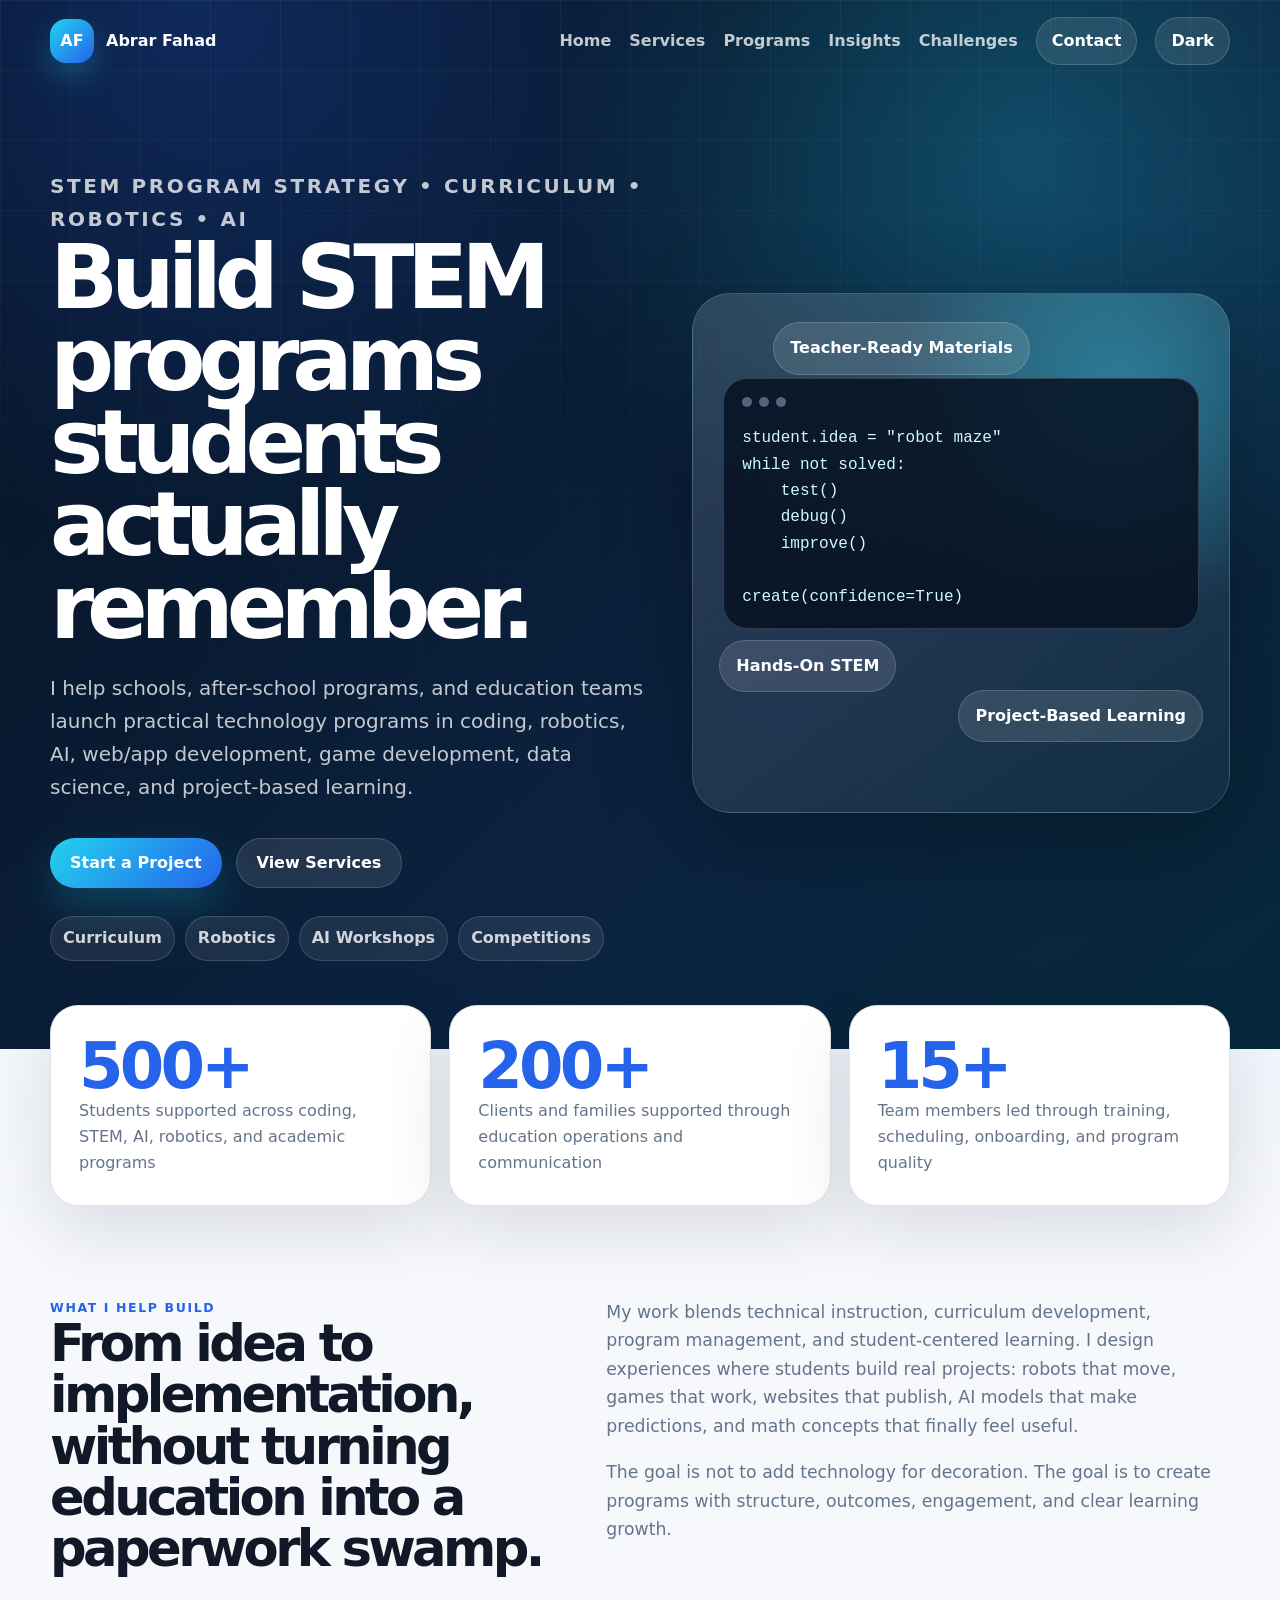
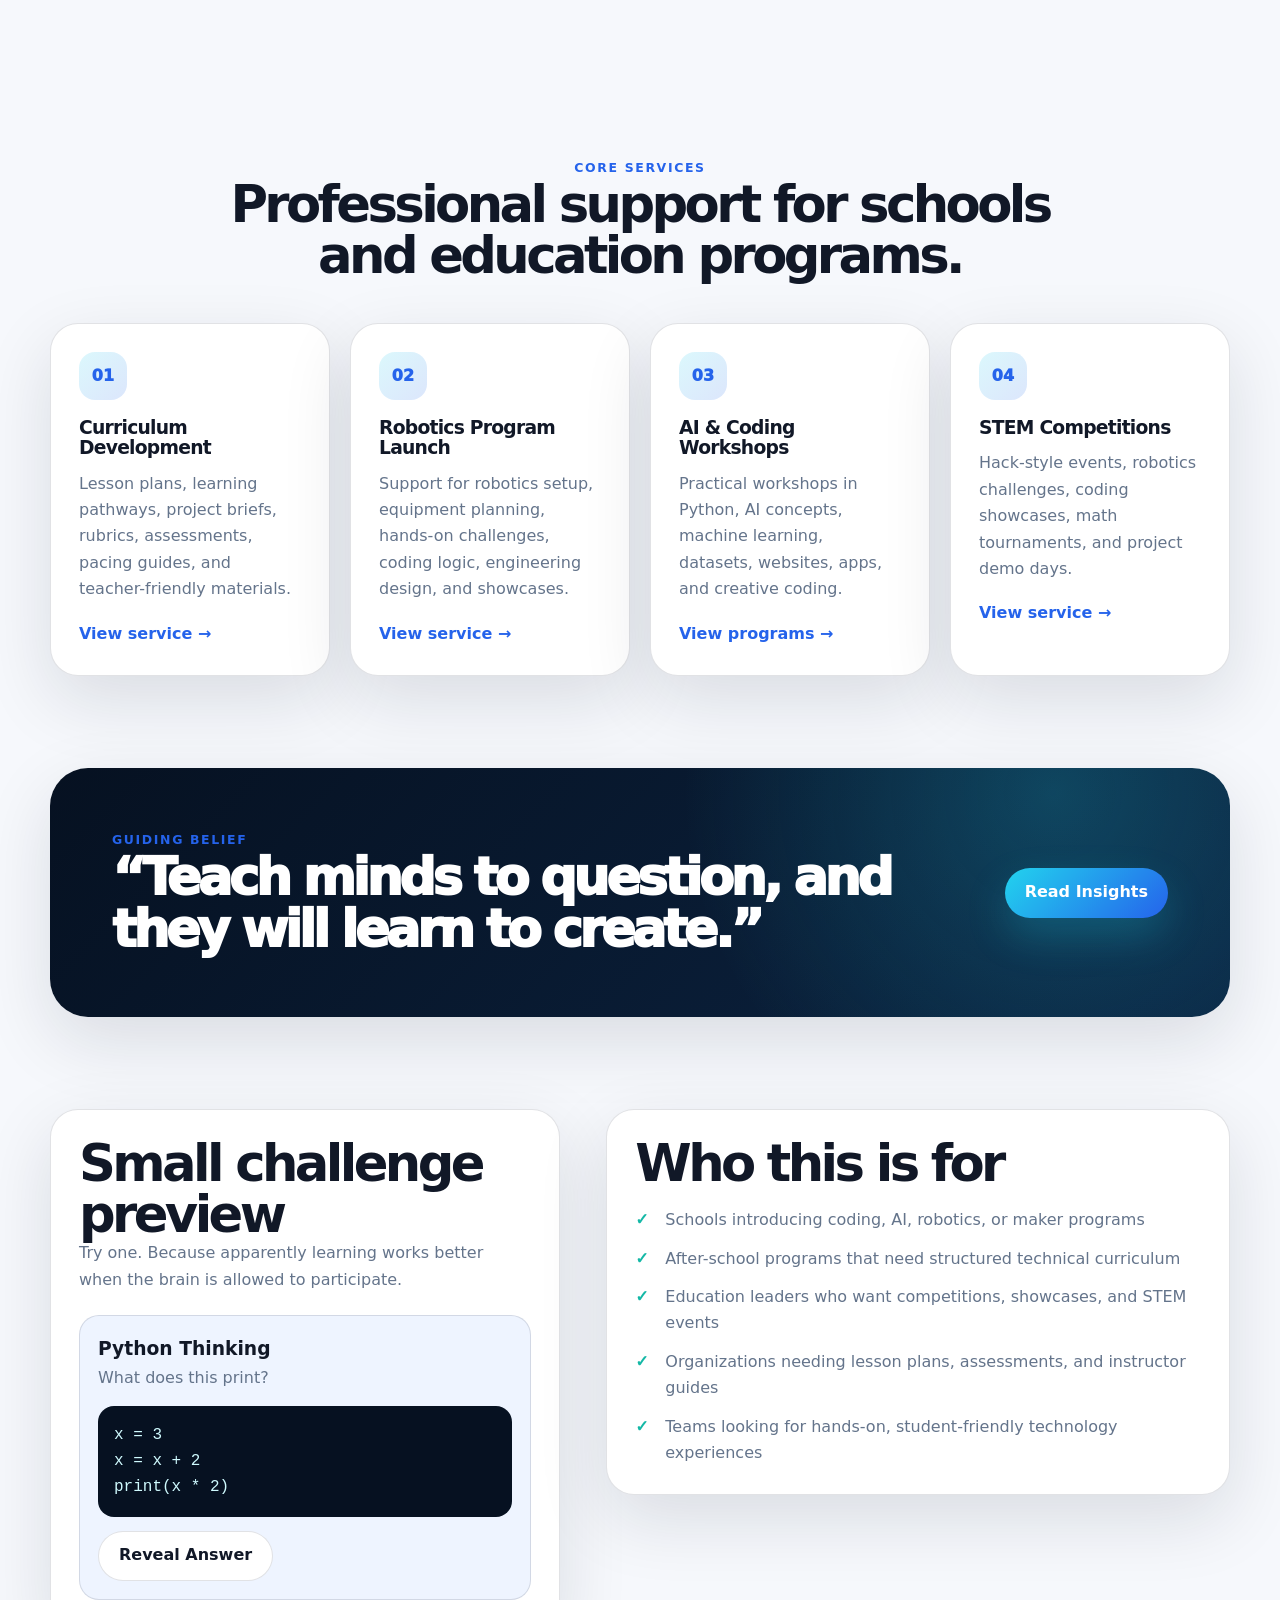
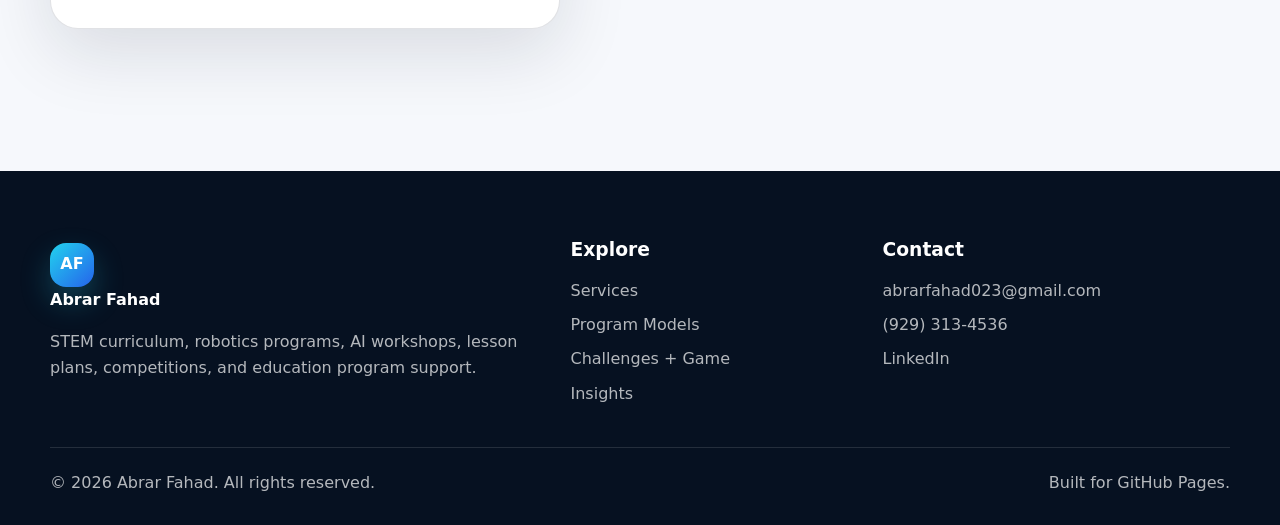
==== index.html @ ebb80596 "Add files via upload" ====
<!DOCTYPE html>
<html lang="en">
<head>
  
<meta charset="UTF-8" />
<meta name="viewport" content="width=device-width, initial-scale=1.0" />
<meta name="description" content="Professional STEM, coding, AI, robotics, curriculum development, and education program services by Abrar Fahad." />
<link rel="stylesheet" href="styles.css" />
<script defer src="main.js"></script>

  
  <title>Abrar Fahad | STEM, AI & Robotics Education Services</title>
</head>
<body>

<header class="hero-shell">
  
<nav class="nav">
  <a class="brand" href="index.html"><span>AF</span><strong>Abrar Fahad</strong></a>
  <button class="menu" id="menuBtn" aria-label="Open menu"><i></i><i></i><i></i></button>
  <div class="links" id="navLinks">
    <a href="index.html">Home</a>
    <a href="services.html">Services</a>
    <a href="programs.html">Programs</a>
    <a href="resources.html">Insights</a>
    <a href="challenges.html">Challenges</a>
    <a class="pill" href="contact.html">Contact</a>
    <button id="themeBtn" class="theme" type="button">Dark</button>
  </div>
</nav>

  <section class="hero">
    <div class="hero-text reveal">
      <p class="eyebrow">STEM Program Strategy • Curriculum • Robotics • AI</p>
      <h1>Build STEM programs students actually remember.</h1>
      <p>I help schools, after-school programs, and education teams launch practical technology programs in coding, robotics, AI, web/app development, game development, data science, and project-based learning.</p>
      <div class="actions">
        <a class="btn primary" href="contact.html">Start a Project</a>
        <a class="btn secondary" href="services.html">View Services</a>
      </div>
      <div class="badges"><span>Curriculum</span><span>Robotics</span><span>AI Workshops</span><span>Competitions</span></div>
    </div>
    <div class="hero-card reveal">
      <div class="code-window">
        <div class="dots"><b></b><b></b><b></b></div>
        <pre><code>student.idea = "robot maze"
while not solved:
    test()
    debug()
    improve()

create(confidence=True)</code></pre>
      </div>
      <div class="float one">Hands-On STEM</div>
      <div class="float two">Project-Based Learning</div>
      <div class="float three">Teacher-Ready Materials</div>
    </div>
  </section>
</header>

<main>
  <section class="metrics">
    <div class="metric reveal"><strong data-count="500">0</strong><span>Students supported across coding, STEM, AI, robotics, and academic programs</span></div>
    <div class="metric reveal"><strong data-count="200">0</strong><span>Clients and families supported through education operations and communication</span></div>
    <div class="metric reveal"><strong data-count="15">0</strong><span>Team members led through training, scheduling, onboarding, and program quality</span></div>
  </section>

  <section class="section split">
    <div class="section-head reveal">
      <p class="label">What I help build</p>
      <h2>From idea to implementation, without turning education into a paperwork swamp.</h2>
    </div>
    <div class="copy reveal">
      <p>My work blends technical instruction, curriculum development, program management, and student-centered learning. I design experiences where students build real projects: robots that move, games that work, websites that publish, AI models that make predictions, and math concepts that finally feel useful.</p>
      <p>The goal is not to add technology for decoration. The goal is to create programs with structure, outcomes, engagement, and clear learning growth.</p>
    </div>
  </section>

  <section class="section">
    <div class="section-head center reveal">
      <p class="label">Core services</p>
      <h2>Professional support for schools and education programs.</h2>
    </div>
    <div class="card-grid four">
      <article class="card reveal"><span class="num">01</span><h3>Curriculum Development</h3><p>Lesson plans, learning pathways, project briefs, rubrics, assessments, pacing guides, and teacher-friendly materials.</p><a href="services.html#curriculum">View service →</a></article>
      <article class="card reveal"><span class="num">02</span><h3>Robotics Program Launch</h3><p>Support for robotics setup, equipment planning, hands-on challenges, coding logic, engineering design, and showcases.</p><a href="services.html#robotics">View service →</a></article>
      <article class="card reveal"><span class="num">03</span><h3>AI & Coding Workshops</h3><p>Practical workshops in Python, AI concepts, machine learning, datasets, websites, apps, and creative coding.</p><a href="programs.html">View programs →</a></article>
      <article class="card reveal"><span class="num">04</span><h3>STEM Competitions</h3><p>Hack-style events, robotics challenges, coding showcases, math tournaments, and project demo days.</p><a href="services.html#competitions">View service →</a></article>
    </div>
  </section>

  <section class="quote reveal">
    <div>
      <p class="label">Guiding belief</p>
      <blockquote>“Teach minds to question, and they will learn to create.”</blockquote>
    </div>
    <a class="btn primary" href="resources.html">Read Insights</a>
  </section>

  <section class="section split">
    <div class="panel reveal">
      <h2>Small challenge preview</h2>
      <p>Try one. Because apparently learning works better when the brain is allowed to participate.</p>
      <div class="mini-challenge">
        <h3>Python Thinking</h3>
        <p>What does this print?</p>
        <pre><code>x = 3
x = x + 2
print(x * 2)</code></pre>
        <button class="btn secondary" id="previewAnswerBtn">Reveal Answer</button>
        <p id="previewAnswer" class="hidden-answer">It prints <strong>10</strong>.</p>
      </div>
    </div>
    <div class="panel reveal">
      <h2>Who this is for</h2>
      <ul class="check">
        <li>Schools introducing coding, AI, robotics, or maker programs</li>
        <li>After-school programs that need structured technical curriculum</li>
        <li>Education leaders who want competitions, showcases, and STEM events</li>
        <li>Organizations needing lesson plans, assessments, and instructor guides</li>
        <li>Teams looking for hands-on, student-friendly technology experiences</li>
      </ul>
    </div>
  </section>
</main>

<footer class="footer">
  <div class="footer-grid">
    <div>
      <a class="footer-brand" href="index.html"><span>AF</span><strong>Abrar Fahad</strong></a>
      <p>STEM curriculum, robotics programs, AI workshops, lesson plans, competitions, and education program support.</p>
    </div>
    <div>
      <h3>Explore</h3>
      <a href="services.html">Services</a>
      <a href="programs.html">Program Models</a>
      <a href="challenges.html">Challenges + Game</a>
      <a href="resources.html">Insights</a>
    </div>
    <div>
      <h3>Contact</h3>
      <a href="mailto:abrarfahad023@gmail.com">abrarfahad023@gmail.com</a>
      <a href="tel:+19293134536">(929) 313-4536</a>
      <a href="https://linkedin.com/in/abrar-fahad029/" target="_blank" rel="noreferrer">LinkedIn</a>
    </div>
  </div>
  <div class="footer-bottom">
    <p>© <span id="year"></span> Abrar Fahad. All rights reserved.</p>
    <p>Built for GitHub Pages.</p>
  </div>
</footer>


</body>
</html>
---- styles.css ----
:root{--bg:#f6f8fc;--card:#fff;--card2:#eef4ff;--text:#111827;--muted:#64748b;--line:rgba(15,23,42,.12);--blue:#2563eb;--cyan:#22d3ee;--teal:#14b8a6;--dark:#061121;--shadow:0 24px 70px rgba(15,23,42,.12);--r:28px}
body.dark{--bg:#07101f;--card:#101c30;--card2:#13243d;--text:#f8fafc;--muted:#a6b4c8;--line:rgba(255,255,255,.12);--shadow:0 24px 70px rgba(0,0,0,.30)}
*{box-sizing:border-box;margin:0;padding:0}html{scroll-behavior:smooth}body{font-family:Inter,ui-sans-serif,system-ui,-apple-system,BlinkMacSystemFont,"Segoe UI",sans-serif;background:radial-gradient(circle at 10% 0,rgba(34,211,238,.10),transparent 32%),radial-gradient(circle at 90% 0,rgba(37,99,235,.13),transparent 32%),var(--bg);color:var(--text);line-height:1.65}a{color:inherit;text-decoration:none}button,input,textarea,select{font:inherit}button{cursor:pointer}
.hero-shell,.inner{background:radial-gradient(circle at 80% 15%,rgba(34,211,238,.25),transparent 35%),radial-gradient(circle at 15% 0,rgba(37,99,235,.28),transparent 36%),linear-gradient(135deg,#061121,#0b2341 65%,#06283a);color:#fff;position:relative}.hero-shell:before,.inner:before{content:"";position:absolute;inset:0;background-image:linear-gradient(rgba(255,255,255,.045) 1px,transparent 1px),linear-gradient(90deg,rgba(255,255,255,.045) 1px,transparent 1px);background-size:70px 70px;mask-image:linear-gradient(to bottom,#000,transparent 80%)}
.nav{position:relative;z-index:3;width:min(1180px,calc(100% - 44px));min-height:82px;margin:0 auto;display:flex;align-items:center;justify-content:space-between;gap:20px}.brand,.footer-brand{display:inline-flex;align-items:center;gap:12px;font-weight:900}.brand span,.footer-brand span{width:44px;height:44px;border-radius:16px;display:grid;place-items:center;background:linear-gradient(135deg,var(--cyan),var(--blue));color:#fff;box-shadow:0 14px 30px rgba(34,211,238,.25)}.links{display:flex;align-items:center;gap:18px;color:rgba(255,255,255,.75);font-weight:750}.links a:hover{color:#fff}.pill,.theme{border:1px solid rgba(255,255,255,.16);background:rgba(255,255,255,.10);border-radius:999px;color:#fff;padding:10px 15px;font-weight:850}.menu{display:none;width:44px;height:44px;border:1px solid rgba(255,255,255,.18);border-radius:14px;background:rgba(255,255,255,.10);flex-direction:column;justify-content:center;gap:5px}.menu i{display:block;width:18px;height:2px;background:#fff;border-radius:99px;margin:0 auto}
.hero{position:relative;z-index:2;width:min(1180px,calc(100% - 44px));min-height:calc(100vh - 82px);margin:0 auto;display:grid;grid-template-columns:1.05fr .95fr;align-items:center;gap:48px;padding:64px 0 88px}.eyebrow,.label{font-size:.78rem;text-transform:uppercase;letter-spacing:.13em;font-weight:900;color:#bdf7ff}.label{color:var(--blue)}.hero h1,.page-title h1{font-size:clamp(3rem,7vw,6.7rem);line-height:.92;letter-spacing:-.08em;max-width:960px}.hero p,.page-title p{font-size:clamp(1.05rem,1.8vw,1.25rem);color:rgba(255,255,255,.76);max-width:760px;margin-top:24px}.actions{display:flex;flex-wrap:wrap;gap:14px;margin-top:34px}.btn{display:inline-flex;align-items:center;justify-content:center;min-height:50px;border-radius:999px;padding:0 20px;font-weight:900;border:1px solid var(--line);transition:.2s}.btn:hover{transform:translateY(-2px)}.primary{background:linear-gradient(135deg,var(--cyan),var(--blue));border:0;color:#fff;box-shadow:0 18px 40px rgba(34,211,238,.22)}.secondary{background:var(--card);color:var(--text)}.hero-shell .secondary{background:rgba(255,255,255,.10);border-color:rgba(255,255,255,.16);color:#fff}
.badges{display:flex;flex-wrap:wrap;gap:10px;margin-top:28px}.badges span,.tag{border:1px solid rgba(255,255,255,.15);background:rgba(255,255,255,.08);border-radius:999px;padding:8px 12px;color:rgba(255,255,255,.8);font-weight:750}.hero-card{position:relative;min-height:520px;border:1px solid rgba(255,255,255,.16);border-radius:38px;background:linear-gradient(145deg,rgba(255,255,255,.14),rgba(255,255,255,.04)),radial-gradient(circle at 80% 20%,rgba(34,211,238,.36),transparent 38%);box-shadow:0 28px 90px rgba(0,0,0,.30);padding:30px;overflow:hidden}.code-window{border:1px solid rgba(255,255,255,.16);border-radius:24px;background:rgba(6,17,33,.84);padding:18px;margin-top:54px;position:relative;z-index:2}.dots{display:flex;gap:7px;margin-bottom:18px}.dots b{width:10px;height:10px;border-radius:50%;background:#53657e}pre{white-space:pre-wrap;overflow:auto}code{font-family:Consolas,"SFMono-Regular",monospace;color:#cffafe}.float{position:absolute;border:1px solid rgba(255,255,255,.16);background:rgba(255,255,255,.12);border-radius:999px;padding:12px 16px;font-weight:900;backdrop-filter:blur(12px)}.one{bottom:120px;left:26px}.two{right:26px;bottom:70px}.three{top:28px;left:80px}
.section,.metrics,.quote{width:min(1180px,calc(100% - 44px));margin:0 auto}.section{padding:92px 0}.metrics{display:grid;grid-template-columns:repeat(3,1fr);gap:18px;margin-top:-44px;position:relative;z-index:4}.metric,.card,.detail,.program,.insight,.panel,.step,.quiz,.contact-form,.faq-grid details{background:var(--card);border:1px solid var(--line);border-radius:var(--r);box-shadow:var(--shadow)}.metric{padding:28px}.metric strong{display:block;color:var(--blue);font-size:clamp(2.4rem,5vw,4rem);line-height:1;letter-spacing:-.06em}.metric span,.copy,.card p,.detail p,.program p,.insight p,.panel p,.step p,.small,.faq-grid p{color:var(--muted)}
.split{display:grid;grid-template-columns:.9fr 1.1fr;gap:46px;align-items:start}.section-head h2,.panel h2,.quote-wall h2,.game h2,.quiz h2{font-size:clamp(2rem,4vw,4rem);line-height:1;letter-spacing:-.07em}.center{text-align:center;max-width:850px;margin:0 auto 42px}.copy{font-size:1.08rem}.copy p+p{margin-top:18px}
.card-grid{display:grid;gap:20px}.four{grid-template-columns:repeat(4,1fr)}.three{grid-template-columns:repeat(3,1fr)}.two{grid-template-columns:repeat(2,1fr)}.card,.detail,.program,.insight,.panel{padding:28px}.num{display:inline-grid;place-items:center;width:48px;height:48px;border-radius:16px;background:linear-gradient(135deg,rgba(34,211,238,.16),rgba(37,99,235,.16));color:var(--blue);font-weight:950;margin-bottom:18px}.card h3,.detail h2,.program h2,.insight h2,.insight h3{line-height:1.08;letter-spacing:-.04em;margin-bottom:12px}.card a{display:inline-block;margin-top:18px;color:var(--blue);font-weight:900}.detail h3{margin-top:22px}.check{list-style:none;display:grid;gap:12px;margin-top:18px}.check li{position:relative;padding-left:30px;color:var(--muted)}.check li:before{content:"✓";position:absolute;left:0;color:var(--teal);font-weight:950}
.quote{border-radius:38px;background:radial-gradient(circle at 85% 10%,rgba(34,211,238,.22),transparent 36%),linear-gradient(135deg,#061121,#0b2341);padding:clamp(34px,5vw,62px);color:#fff;display:flex;justify-content:space-between;gap:28px;align-items:center;box-shadow:var(--shadow)}.quote blockquote{font-size:clamp(2rem,4vw,4rem);line-height:1.02;letter-spacing:-.07em;font-weight:950;max-width:820px}.mini-challenge{background:var(--card2);border:1px solid var(--line);border-radius:20px;padding:18px;margin-top:22px}.mini-challenge pre,.challenge-card pre{background:#061121;border-radius:16px;padding:16px;margin:14px 0}.hidden-answer{display:none;margin-top:14px}.show-answer{display:block}
.inner{min-height:520px}.page-title{position:relative;z-index:2;width:min(1180px,calc(100% - 44px));margin:0 auto;padding:88px 0 112px}.timeline{display:grid;grid-template-columns:repeat(4,1fr);gap:18px}.step{padding:24px}.step span{display:inline-grid;place-items:center;width:38px;height:38px;background:var(--blue);color:#fff;border-radius:14px;font-weight:950;margin-bottom:14px}.tag{display:inline-flex;color:var(--blue);background:rgba(37,99,235,.10);border-color:transparent;margin-bottom:18px}.program{min-height:375px}.program dl{display:grid;gap:12px;margin-top:24px}.program dl div{display:grid;grid-template-columns:90px 1fr;gap:14px;border-top:1px solid var(--line);padding-top:12px}.program dt{color:var(--muted);font-weight:850}.program dd{font-weight:850}.table-wrap{overflow:auto;background:var(--card);border:1px solid var(--line);border-radius:var(--r);box-shadow:var(--shadow)}table{width:100%;border-collapse:collapse}th,td{text-align:left;padding:18px;border-bottom:1px solid var(--line)}th{background:var(--card2);color:var(--blue)}
.insight.large{grid-column:span 2}.insight.large h2{font-size:clamp(2.2rem,5vw,4.8rem)}.quote-wall{background:var(--card);border:1px solid var(--line);border-radius:38px;box-shadow:var(--shadow);padding:clamp(30px,5vw,56px)}.quote-list{display:grid;grid-template-columns:repeat(2,1fr);gap:18px;margin-top:28px}.quote-list blockquote{border-left:4px solid var(--blue);background:var(--card2);border-radius:0 18px 18px 0;padding:20px;font-weight:800}
.filters{display:flex;flex-wrap:wrap;justify-content:center;gap:10px;margin-bottom:30px}.filter{border:1px solid var(--line);background:var(--card);color:var(--muted);border-radius:999px;padding:10px 15px;font-weight:900}.filter.active{background:linear-gradient(135deg,var(--cyan),var(--blue));border-color:transparent;color:#fff}.challenge-grid{display:grid;grid-template-columns:repeat(3,1fr);gap:20px}.challenge-card{background:var(--card);border:1px solid var(--line);border-radius:var(--r);box-shadow:var(--shadow);padding:26px}.challenge-answer{display:none;border-top:1px solid var(--line);margin-top:14px;padding-top:14px;color:var(--text)!important}.challenge-answer.open{display:block}.game{background:var(--card);border:1px solid var(--line);border-radius:38px;box-shadow:var(--shadow);padding:clamp(30px,5vw,58px);display:grid;grid-template-columns:.8fr 1.2fr;gap:36px}.game-box{background:var(--card2);border:1px solid var(--line);border-radius:var(--r);padding:24px}.word{display:flex;gap:8px;flex-wrap:wrap;font-size:clamp(1.9rem,4vw,3.3rem);font-weight:950;letter-spacing:.08em;margin:18px 0}.letters{display:grid;grid-template-columns:repeat(9,1fr);gap:8px;margin:20px 0}.letters button,.quiz button{border:1px solid var(--line);border-radius:12px;background:var(--card);color:var(--text);min-height:42px;font-weight:900}.letters button:disabled{opacity:.45}.quiz{max-width:800px;margin:0 auto;padding:30px;display:grid;gap:12px}.quiz button{text-align:left;padding:15px}.quiz .correct{border-color:#16a34a;background:rgba(22,163,74,.12)}.quiz .wrong{border-color:#ef4444;background:rgba(239,68,68,.10)}
.contact-grid{display:grid;grid-template-columns:.9fr 1.1fr;gap:24px}.contact-links{display:grid;gap:12px;margin-top:24px}.contact-links a{display:grid;gap:4px;background:var(--card2);border:1px solid var(--line);border-radius:18px;padding:16px}.contact-links span{color:var(--muted);font-size:.88rem}.contact-form{padding:30px;display:grid;gap:16px}.contact-form label{display:grid;gap:8px;font-weight:850}.contact-form input,.contact-form textarea,.contact-form select{width:100%;border:1px solid var(--line);background:var(--card2);color:var(--text);border-radius:18px;padding:14px;outline:0}.contact-form textarea{min-height:150px;resize:vertical}.faq-grid{display:grid;grid-template-columns:repeat(2,1fr);gap:18px}.faq-grid details{padding:24px}.faq-grid summary{font-weight:950;cursor:pointer}.faq-grid p{margin-top:12px}
.footer{background:#061121;color:rgba(255,255,255,.70);padding:64px 0 28px;margin-top:50px}.footer-grid,.footer-bottom{width:min(1180px,calc(100% - 44px));margin:0 auto}.footer-grid{display:grid;grid-template-columns:1.4fr .8fr 1fr;gap:34px}.footer h3{color:#fff;margin-bottom:12px}.footer a{display:block;margin-top:8px}.footer-brand{color:#fff;margin-bottom:16px}.footer-bottom{border-top:1px solid rgba(255,255,255,.12);margin-top:40px;padding-top:22px;display:flex;justify-content:space-between;gap:20px;flex-wrap:wrap}
.reveal{opacity:0;transform:translateY(18px);transition:opacity .7s ease,transform .7s ease}.reveal.visible{opacity:1;transform:translateY(0)}
@media(max-width:1020px){.menu{display:flex}.links{position:absolute;top:82px;left:0;right:0;display:none;flex-direction:column;align-items:stretch;background:rgba(6,17,33,.97);border:1px solid rgba(255,255,255,.16);border-radius:24px;padding:18px;box-shadow:var(--shadow)}.links.open{display:flex}.hero,.split,.game,.contact-grid{grid-template-columns:1fr}.hero-card{min-height:430px}.metrics,.four,.three,.two,.timeline,.challenge-grid,.faq-grid,.footer-grid{grid-template-columns:repeat(2,1fr)}.insight.large{grid-column:span 1}}
@media(max-width:680px){.nav,.hero,.section,.metrics,.quote,.page-title,.footer-grid,.footer-bottom{width:min(100% - 28px,1180px)}.hero h1,.page-title h1{font-size:clamp(2.8rem,16vw,4.4rem)}.metrics,.four,.three,.two,.timeline,.challenge-grid,.faq-grid,.footer-grid,.quote-list{grid-template-columns:1fr}.quote{flex-direction:column;align-items:flex-start}.letters{grid-template-columns:repeat(6,1fr)}.hero-card{min-height:380px}.float{position:static;display:inline-block;margin:12px 8px 0 0}}
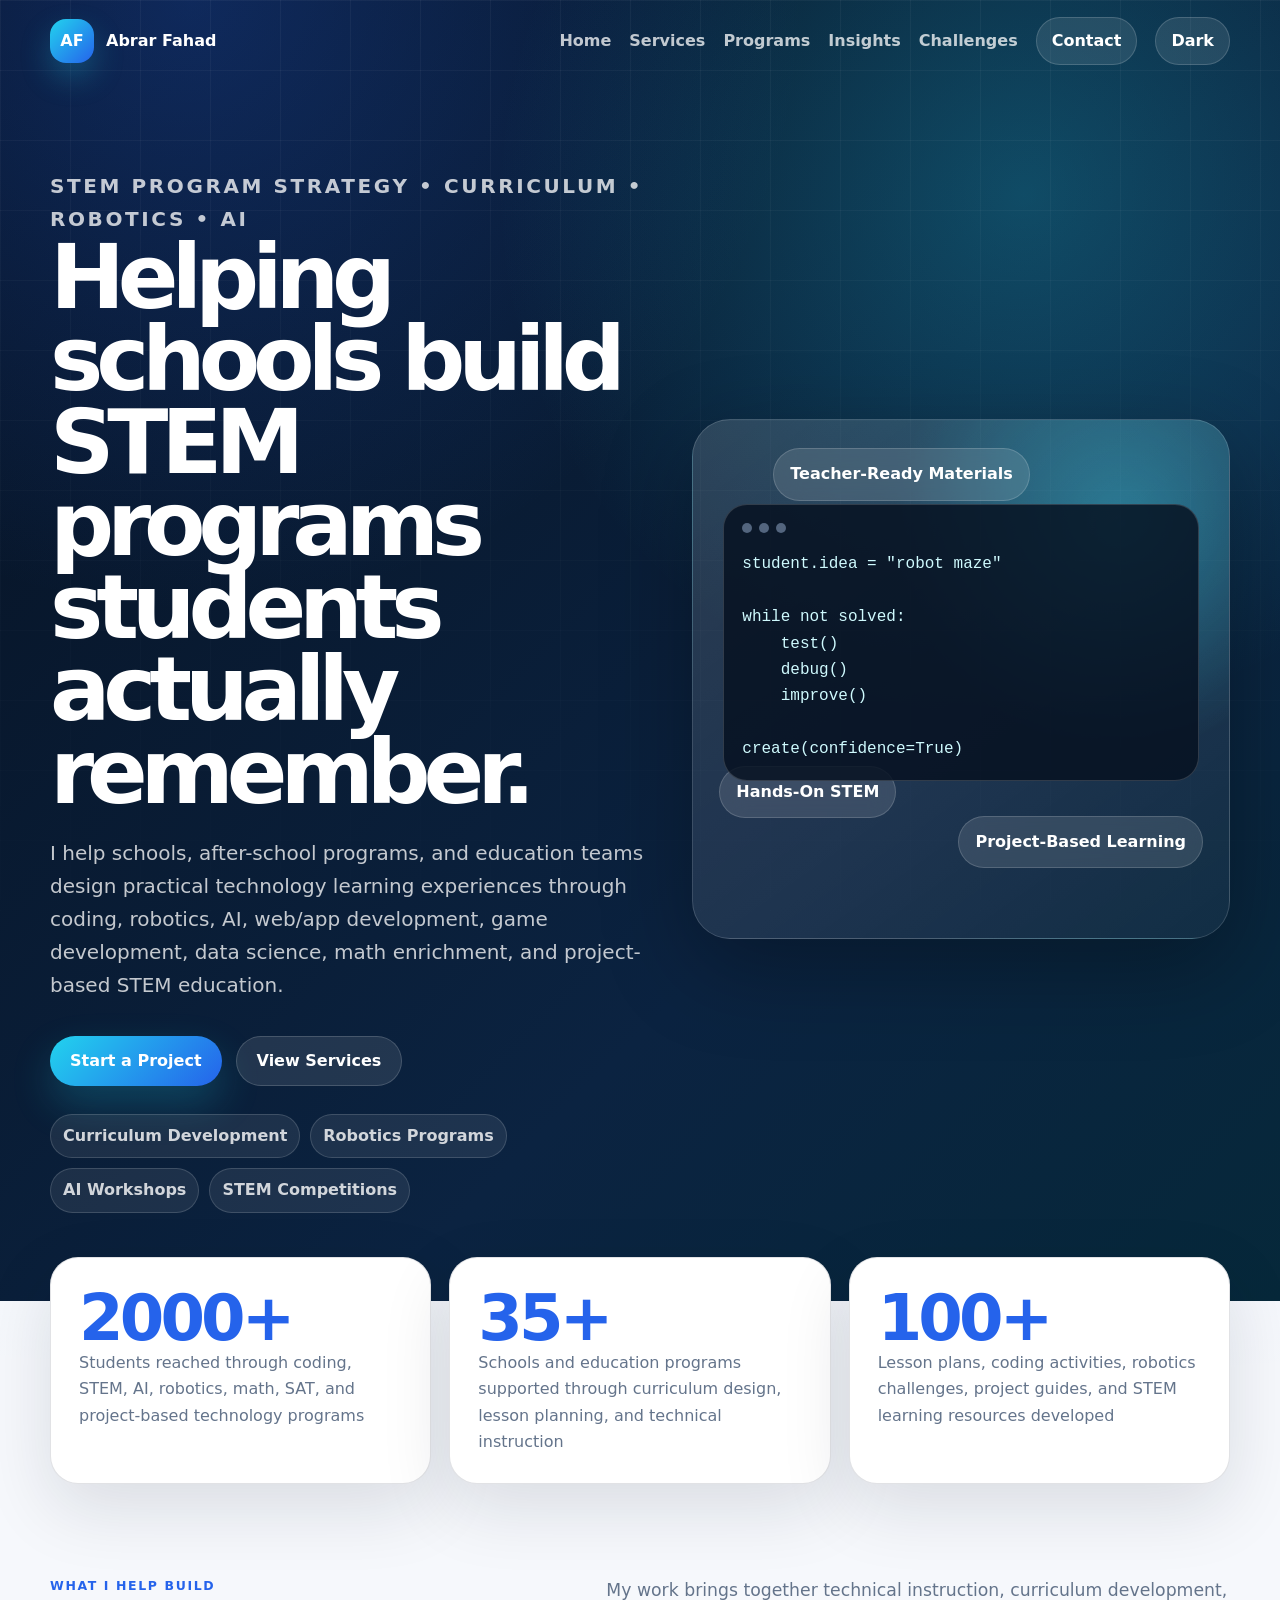
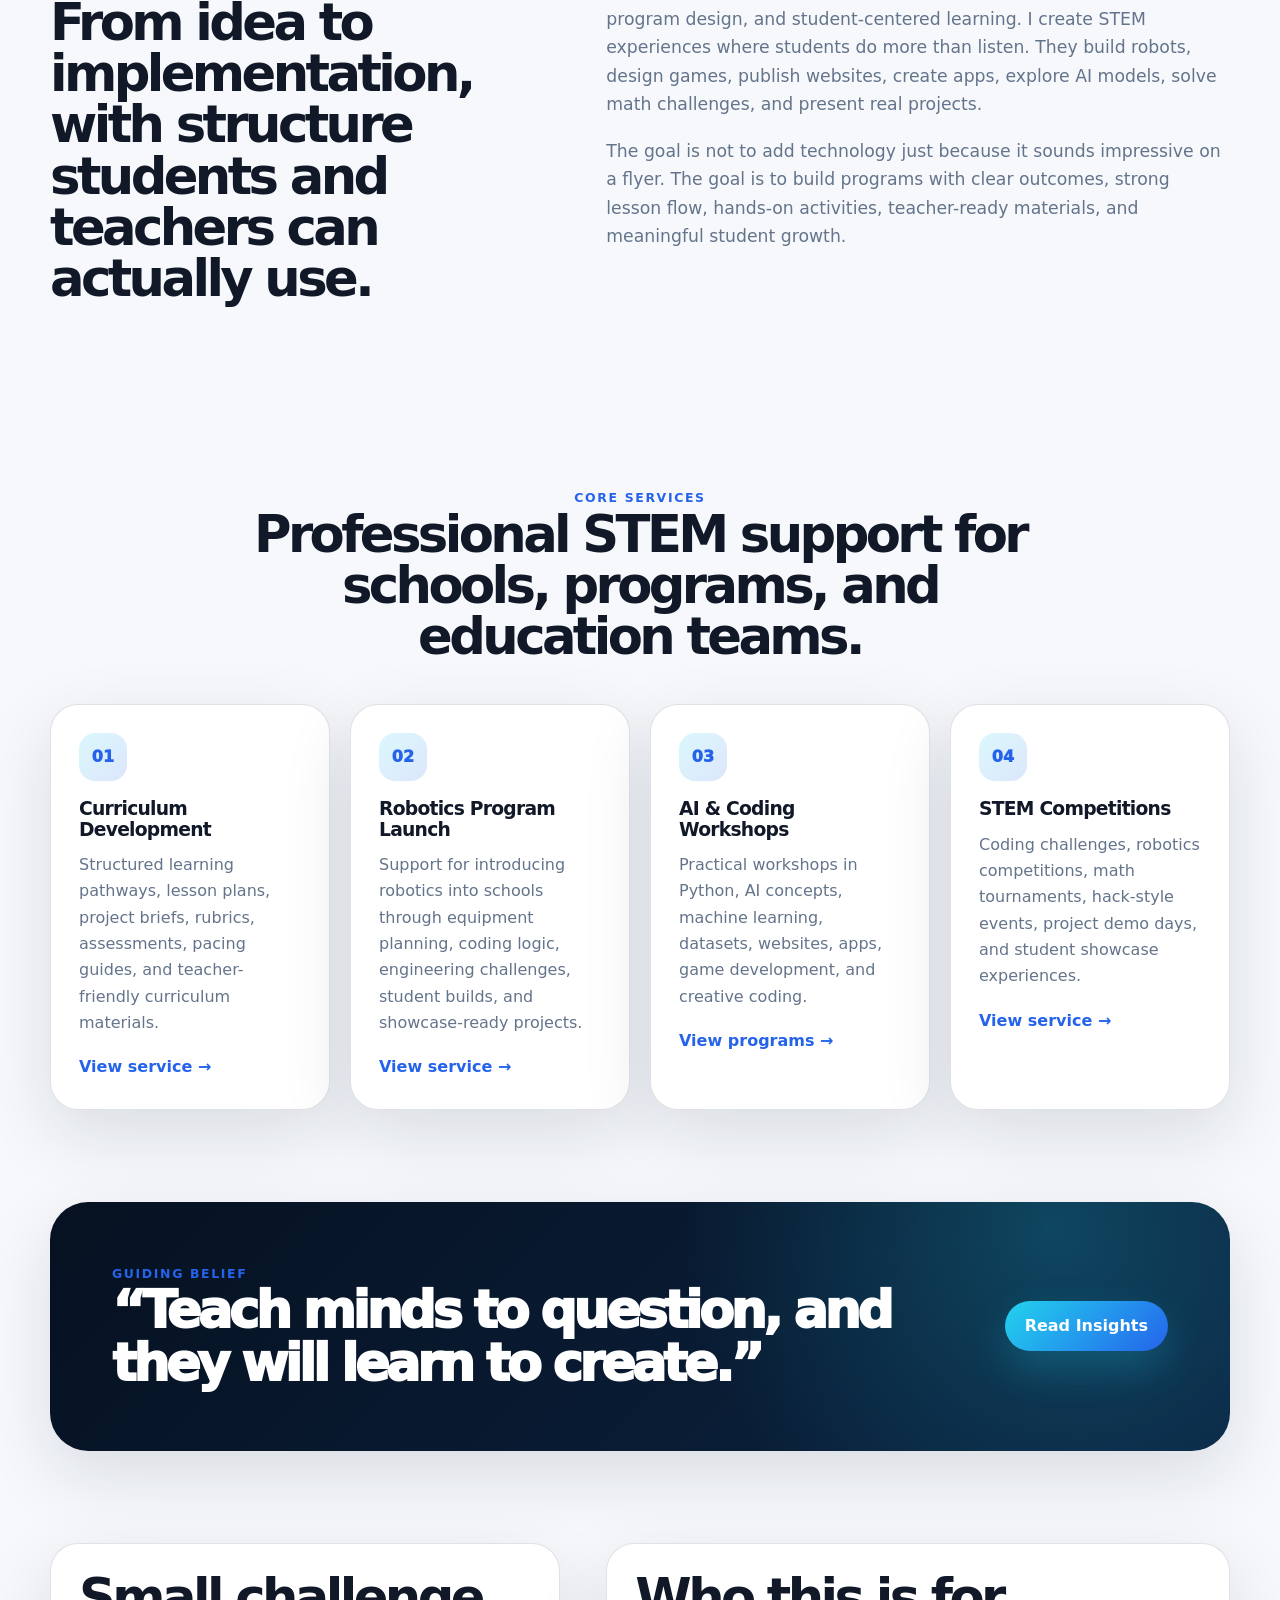
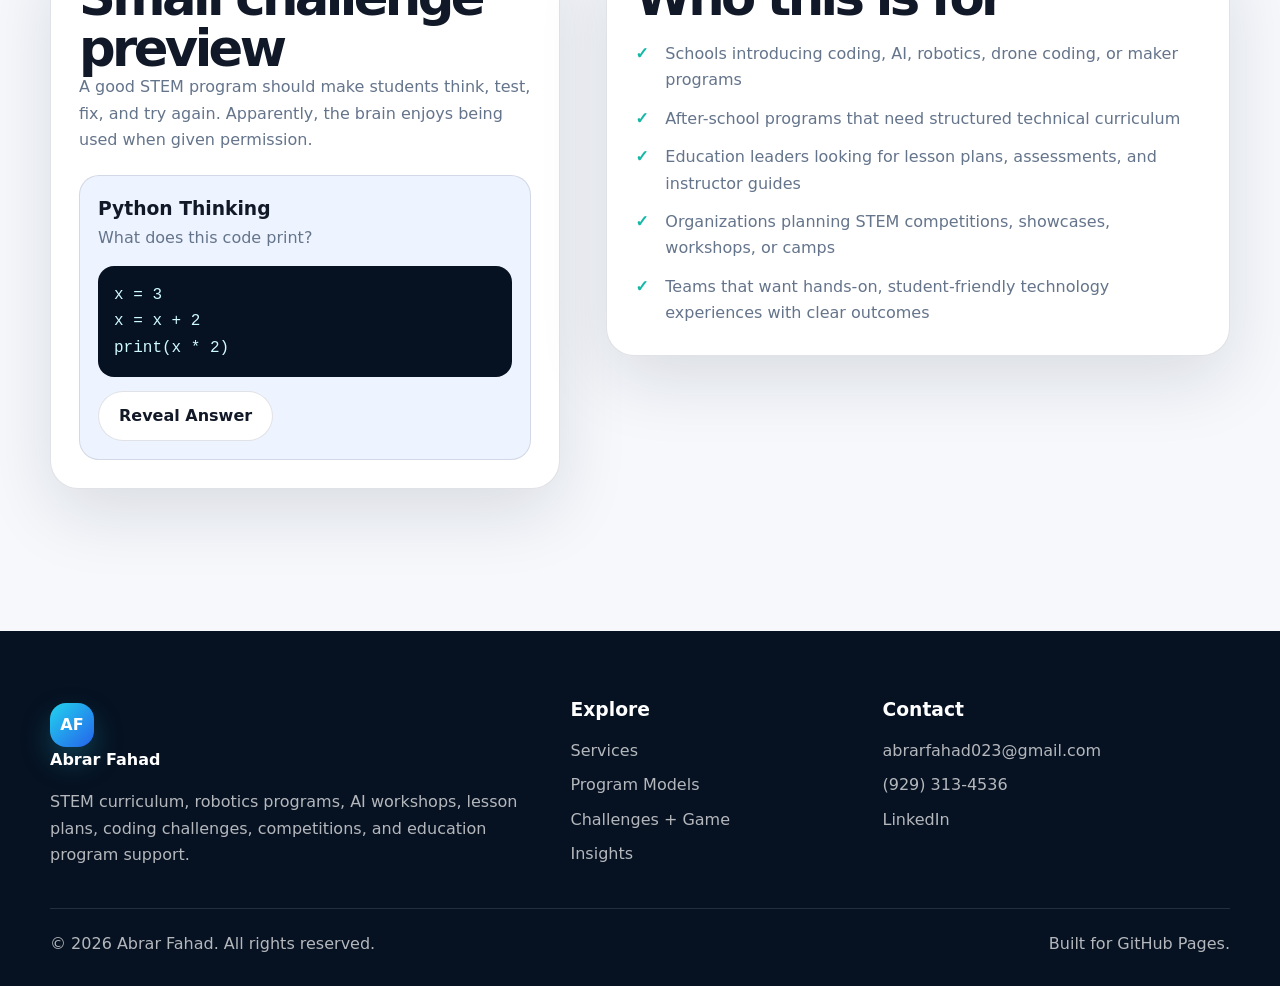
==== commit bea63d69: "index.html" ====
--- a/index.html
+++ b/index.html
@@ -1,155 +1,270 @@
 <!DOCTYPE html>
 <html lang="en">
 <head>
-  
-<meta charset="UTF-8" />
-<meta name="viewport" content="width=device-width, initial-scale=1.0" />
-<meta name="description" content="Professional STEM, coding, AI, robotics, curriculum development, and education program services by Abrar Fahad." />
-<link rel="stylesheet" href="styles.css" />
-<script defer src="main.js"></script>
-
-  
-  <title>Abrar Fahad | STEM, AI & Robotics Education Services</title>
+  <meta charset="UTF-8" />
+  <meta name="viewport" content="width=device-width, initial-scale=1.0" />
+
+  <meta
+    name="description"
+    content="Professional STEM, coding, AI, robotics, curriculum development, lesson planning, competition hosting, and education program services by Abrar Fahad."
+  />
+
+  <link rel="stylesheet" href="styles.css" />
+  <script defer src="main.js"></script>
+
+  <title>Abrar Fahad | STEM, AI, Robotics & Curriculum Development Services</title>
 </head>
+
 <body>
-
-<header class="hero-shell">
-  
-<nav class="nav">
-  <a class="brand" href="index.html"><span>AF</span><strong>Abrar Fahad</strong></a>
-  <button class="menu" id="menuBtn" aria-label="Open menu"><i></i><i></i><i></i></button>
-  <div class="links" id="navLinks">
-    <a href="index.html">Home</a>
-    <a href="services.html">Services</a>
-    <a href="programs.html">Programs</a>
-    <a href="resources.html">Insights</a>
-    <a href="challenges.html">Challenges</a>
-    <a class="pill" href="contact.html">Contact</a>
-    <button id="themeBtn" class="theme" type="button">Dark</button>
-  </div>
-</nav>
-
-  <section class="hero">
-    <div class="hero-text reveal">
-      <p class="eyebrow">STEM Program Strategy • Curriculum • Robotics • AI</p>
-      <h1>Build STEM programs students actually remember.</h1>
-      <p>I help schools, after-school programs, and education teams launch practical technology programs in coding, robotics, AI, web/app development, game development, data science, and project-based learning.</p>
-      <div class="actions">
-        <a class="btn primary" href="contact.html">Start a Project</a>
-        <a class="btn secondary" href="services.html">View Services</a>
-      </div>
-      <div class="badges"><span>Curriculum</span><span>Robotics</span><span>AI Workshops</span><span>Competitions</span></div>
-    </div>
-    <div class="hero-card reveal">
-      <div class="code-window">
-        <div class="dots"><b></b><b></b><b></b></div>
-        <pre><code>student.idea = "robot maze"
+  <header class="hero-shell">
+    <nav class="nav" aria-label="Main navigation">
+      <a class="brand" href="index.html" aria-label="Abrar Fahad home">
+        <span>AF</span>
+        <strong>Abrar Fahad</strong>
+      </a>
+
+      <button class="menu" id="menuBtn" aria-label="Open menu" type="button">
+        <i></i>
+        <i></i>
+        <i></i>
+      </button>
+
+      <div class="links" id="navLinks">
+        <a href="index.html">Home</a>
+        <a href="services.html">Services</a>
+        <a href="programs.html">Programs</a>
+        <a href="resources.html">Insights</a>
+        <a href="challenges.html">Challenges</a>
+        <a class="pill" href="contact.html">Contact</a>
+        <button id="themeBtn" class="theme" type="button">Dark</button>
+      </div>
+    </nav>
+
+    <section class="hero">
+      <div class="hero-text reveal">
+        <p class="eyebrow">STEM Program Strategy • Curriculum • Robotics • AI</p>
+
+        <h1>Helping schools build STEM programs students actually remember.</h1>
+
+        <p>
+          I help schools, after-school programs, and education teams design practical technology learning experiences
+          through coding, robotics, AI, web/app development, game development, data science, math enrichment, and
+          project-based STEM education.
+        </p>
+
+        <div class="actions">
+          <a class="btn primary" href="contact.html">Start a Project</a>
+          <a class="btn secondary" href="services.html">View Services</a>
+        </div>
+
+        <div class="badges" aria-label="Core service areas">
+          <span>Curriculum Development</span>
+          <span>Robotics Programs</span>
+          <span>AI Workshops</span>
+          <span>STEM Competitions</span>
+        </div>
+      </div>
+
+      <div class="hero-card reveal" aria-label="Coding education visual">
+        <div class="code-window">
+          <div class="dots" aria-hidden="true">
+            <b></b>
+            <b></b>
+            <b></b>
+          </div>
+
+          <pre><code>student.idea = "robot maze"
+
 while not solved:
     test()
     debug()
     improve()
 
 create(confidence=True)</code></pre>
-      </div>
-      <div class="float one">Hands-On STEM</div>
-      <div class="float two">Project-Based Learning</div>
-      <div class="float three">Teacher-Ready Materials</div>
-    </div>
-  </section>
-</header>
-
-<main>
-  <section class="metrics">
-    <div class="metric reveal"><strong data-count="500">0</strong><span>Students supported across coding, STEM, AI, robotics, and academic programs</span></div>
-    <div class="metric reveal"><strong data-count="200">0</strong><span>Clients and families supported through education operations and communication</span></div>
-    <div class="metric reveal"><strong data-count="15">0</strong><span>Team members led through training, scheduling, onboarding, and program quality</span></div>
-  </section>
-
-  <section class="section split">
-    <div class="section-head reveal">
-      <p class="label">What I help build</p>
-      <h2>From idea to implementation, without turning education into a paperwork swamp.</h2>
-    </div>
-    <div class="copy reveal">
-      <p>My work blends technical instruction, curriculum development, program management, and student-centered learning. I design experiences where students build real projects: robots that move, games that work, websites that publish, AI models that make predictions, and math concepts that finally feel useful.</p>
-      <p>The goal is not to add technology for decoration. The goal is to create programs with structure, outcomes, engagement, and clear learning growth.</p>
-    </div>
-  </section>
-
-  <section class="section">
-    <div class="section-head center reveal">
-      <p class="label">Core services</p>
-      <h2>Professional support for schools and education programs.</h2>
-    </div>
-    <div class="card-grid four">
-      <article class="card reveal"><span class="num">01</span><h3>Curriculum Development</h3><p>Lesson plans, learning pathways, project briefs, rubrics, assessments, pacing guides, and teacher-friendly materials.</p><a href="services.html#curriculum">View service →</a></article>
-      <article class="card reveal"><span class="num">02</span><h3>Robotics Program Launch</h3><p>Support for robotics setup, equipment planning, hands-on challenges, coding logic, engineering design, and showcases.</p><a href="services.html#robotics">View service →</a></article>
-      <article class="card reveal"><span class="num">03</span><h3>AI & Coding Workshops</h3><p>Practical workshops in Python, AI concepts, machine learning, datasets, websites, apps, and creative coding.</p><a href="programs.html">View programs →</a></article>
-      <article class="card reveal"><span class="num">04</span><h3>STEM Competitions</h3><p>Hack-style events, robotics challenges, coding showcases, math tournaments, and project demo days.</p><a href="services.html#competitions">View service →</a></article>
-    </div>
-  </section>
-
-  <section class="quote reveal">
-    <div>
-      <p class="label">Guiding belief</p>
-      <blockquote>“Teach minds to question, and they will learn to create.”</blockquote>
-    </div>
-    <a class="btn primary" href="resources.html">Read Insights</a>
-  </section>
-
-  <section class="section split">
-    <div class="panel reveal">
-      <h2>Small challenge preview</h2>
-      <p>Try one. Because apparently learning works better when the brain is allowed to participate.</p>
-      <div class="mini-challenge">
-        <h3>Python Thinking</h3>
-        <p>What does this print?</p>
-        <pre><code>x = 3
+        </div>
+
+        <div class="float one">Hands-On STEM</div>
+        <div class="float two">Project-Based Learning</div>
+        <div class="float three">Teacher-Ready Materials</div>
+      </div>
+    </section>
+  </header>
+
+  <main>
+    <section class="metrics" aria-label="Professional impact metrics">
+      <div class="metric reveal">
+        <strong data-count="2000">0</strong>
+        <span>
+          Students reached through coding, STEM, AI, robotics, math, SAT, and project-based technology programs
+        </span>
+      </div>
+
+      <div class="metric reveal">
+        <strong data-count="35">0</strong>
+        <span>
+          Schools and education programs supported through curriculum design, lesson planning, and technical instruction
+        </span>
+      </div>
+
+      <div class="metric reveal">
+        <strong data-count="100">0</strong>
+        <span>
+          Lesson plans, coding activities, robotics challenges, project guides, and STEM learning resources developed
+        </span>
+      </div>
+    </section>
+
+    <section class="section split">
+      <div class="section-head reveal">
+        <p class="label">What I help build</p>
+        <h2>From idea to implementation, with structure students and teachers can actually use.</h2>
+      </div>
+
+      <div class="copy reveal">
+        <p>
+          My work brings together technical instruction, curriculum development, program design, and student-centered
+          learning. I create STEM experiences where students do more than listen. They build robots, design games,
+          publish websites, create apps, explore AI models, solve math challenges, and present real projects.
+        </p>
+
+        <p>
+          The goal is not to add technology just because it sounds impressive on a flyer. The goal is to build programs
+          with clear outcomes, strong lesson flow, hands-on activities, teacher-ready materials, and meaningful student growth.
+        </p>
+      </div>
+    </section>
+
+    <section class="section">
+      <div class="section-head center reveal">
+        <p class="label">Core services</p>
+        <h2>Professional STEM support for schools, programs, and education teams.</h2>
+      </div>
+
+      <div class="card-grid four">
+        <article class="card reveal">
+          <span class="num">01</span>
+          <h3>Curriculum Development</h3>
+          <p>
+            Structured learning pathways, lesson plans, project briefs, rubrics, assessments, pacing guides,
+            and teacher-friendly curriculum materials.
+          </p>
+          <a href="services.html#curriculum">View service →</a>
+        </article>
+
+        <article class="card reveal">
+          <span class="num">02</span>
+          <h3>Robotics Program Launch</h3>
+          <p>
+            Support for introducing robotics into schools through equipment planning, coding logic, engineering challenges,
+            student builds, and showcase-ready projects.
+          </p>
+          <a href="services.html#robotics">View service →</a>
+        </article>
+
+        <article class="card reveal">
+          <span class="num">03</span>
+          <h3>AI & Coding Workshops</h3>
+          <p>
+            Practical workshops in Python, AI concepts, machine learning, datasets, websites, apps,
+            game development, and creative coding.
+          </p>
+          <a href="programs.html">View programs →</a>
+        </article>
+
+        <article class="card reveal">
+          <span class="num">04</span>
+          <h3>STEM Competitions</h3>
+          <p>
+            Coding challenges, robotics competitions, math tournaments, hack-style events, project demo days,
+            and student showcase experiences.
+          </p>
+          <a href="services.html#competitions">View service →</a>
+        </article>
+      </div>
+    </section>
+
+    <section class="quote reveal">
+      <div>
+        <p class="label">Guiding belief</p>
+        <blockquote>“Teach minds to question, and they will learn to create.”</blockquote>
+      </div>
+
+      <a class="btn primary" href="resources.html">Read Insights</a>
+    </section>
+
+    <section class="section split">
+      <div class="panel reveal">
+        <h2>Small challenge preview</h2>
+
+        <p>
+          A good STEM program should make students think, test, fix, and try again. Apparently, the brain enjoys
+          being used when given permission.
+        </p>
+
+        <div class="mini-challenge">
+          <h3>Python Thinking</h3>
+          <p>What does this code print?</p>
+
+          <pre><code>x = 3
 x = x + 2
 print(x * 2)</code></pre>
-        <button class="btn secondary" id="previewAnswerBtn">Reveal Answer</button>
-        <p id="previewAnswer" class="hidden-answer">It prints <strong>10</strong>.</p>
+
+          <button class="btn secondary" id="previewAnswerBtn" type="button">Reveal Answer</button>
+
+          <p id="previewAnswer" class="hidden-answer">
+            It prints <strong>10</strong>.
+          </p>
+        </div>
+      </div>
+
+      <div class="panel reveal">
+        <h2>Who this is for</h2>
+
+        <ul class="check">
+          <li>Schools introducing coding, AI, robotics, drone coding, or maker programs</li>
+          <li>After-school programs that need structured technical curriculum</li>
+          <li>Education leaders looking for lesson plans, assessments, and instructor guides</li>
+          <li>Organizations planning STEM competitions, showcases, workshops, or camps</li>
+          <li>Teams that want hands-on, student-friendly technology experiences with clear outcomes</li>
+        </ul>
+      </div>
+    </section>
+  </main>
+
+  <footer class="footer">
+    <div class="footer-grid">
+      <div>
+        <a class="footer-brand" href="index.html" aria-label="Abrar Fahad home">
+          <span>AF</span>
+          <strong>Abrar Fahad</strong>
+        </a>
+
+        <p>
+          STEM curriculum, robotics programs, AI workshops, lesson plans, coding challenges,
+          competitions, and education program support.
+        </p>
+      </div>
+
+      <div>
+        <h3>Explore</h3>
+        <a href="services.html">Services</a>
+        <a href="programs.html">Program Models</a>
+        <a href="challenges.html">Challenges + Game</a>
+        <a href="resources.html">Insights</a>
+      </div>
+
+      <div>
+        <h3>Contact</h3>
+        <a href="mailto:abrarfahad023@gmail.com">abrarfahad023@gmail.com</a>
+        <a href="tel:+19293134536">(929) 313-4536</a>
+        <a href="https://linkedin.com/in/abrar-fahad029/" target="_blank" rel="noreferrer">LinkedIn</a>
       </div>
     </div>
-    <div class="panel reveal">
-      <h2>Who this is for</h2>
-      <ul class="check">
-        <li>Schools introducing coding, AI, robotics, or maker programs</li>
-        <li>After-school programs that need structured technical curriculum</li>
-        <li>Education leaders who want competitions, showcases, and STEM events</li>
-        <li>Organizations needing lesson plans, assessments, and instructor guides</li>
-        <li>Teams looking for hands-on, student-friendly technology experiences</li>
-      </ul>
+
+    <div class="footer-bottom">
+      <p>© <span id="year"></span> Abrar Fahad. All rights reserved.</p>
+      <p>Built for GitHub Pages.</p>
     </div>
-  </section>
-</main>
-
-<footer class="footer">
-  <div class="footer-grid">
-    <div>
-      <a class="footer-brand" href="index.html"><span>AF</span><strong>Abrar Fahad</strong></a>
-      <p>STEM curriculum, robotics programs, AI workshops, lesson plans, competitions, and education program support.</p>
-    </div>
-    <div>
-      <h3>Explore</h3>
-      <a href="services.html">Services</a>
-      <a href="programs.html">Program Models</a>
-      <a href="challenges.html">Challenges + Game</a>
-      <a href="resources.html">Insights</a>
-    </div>
-    <div>
-      <h3>Contact</h3>
-      <a href="mailto:abrarfahad023@gmail.com">abrarfahad023@gmail.com</a>
-      <a href="tel:+19293134536">(929) 313-4536</a>
-      <a href="https://linkedin.com/in/abrar-fahad029/" target="_blank" rel="noreferrer">LinkedIn</a>
-    </div>
-  </div>
-  <div class="footer-bottom">
-    <p>© <span id="year"></span> Abrar Fahad. All rights reserved.</p>
-    <p>Built for GitHub Pages.</p>
-  </div>
-</footer>
-
-
+  </footer>
 </body>
-</html>+</html>
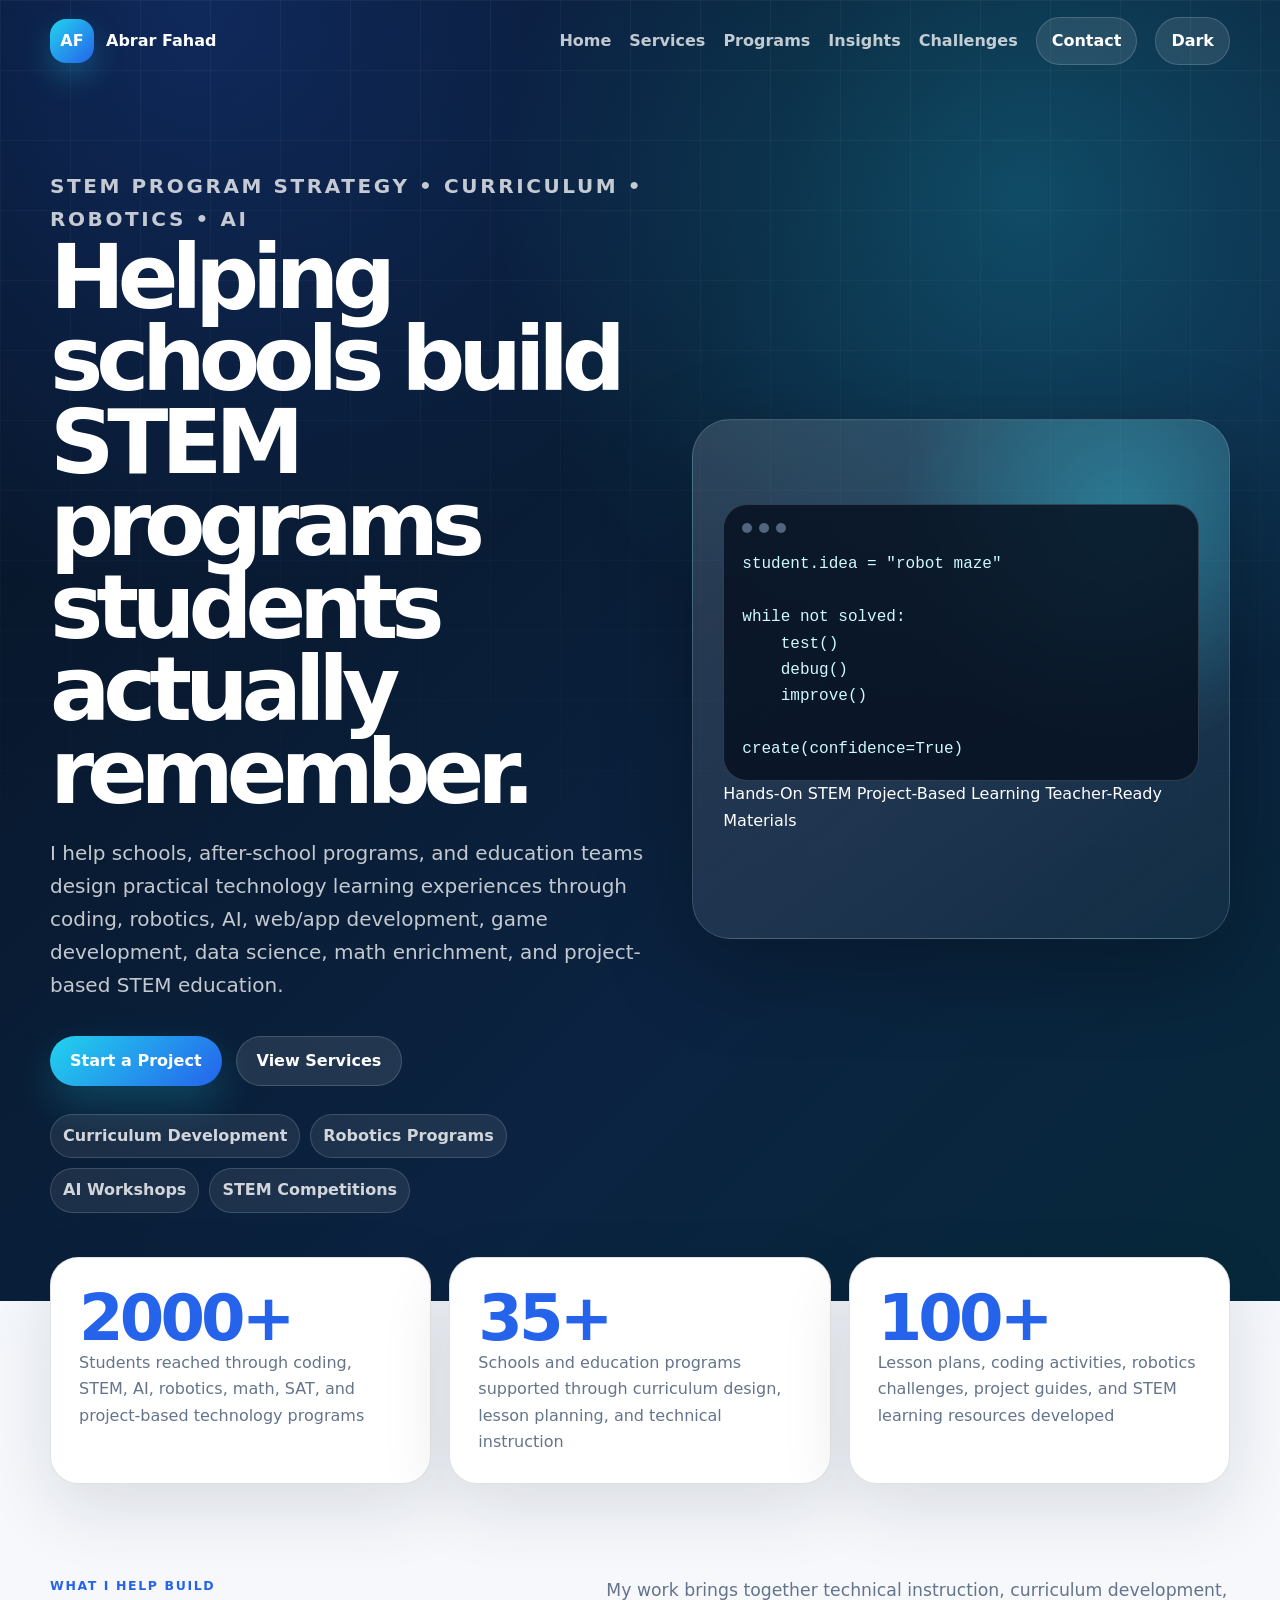
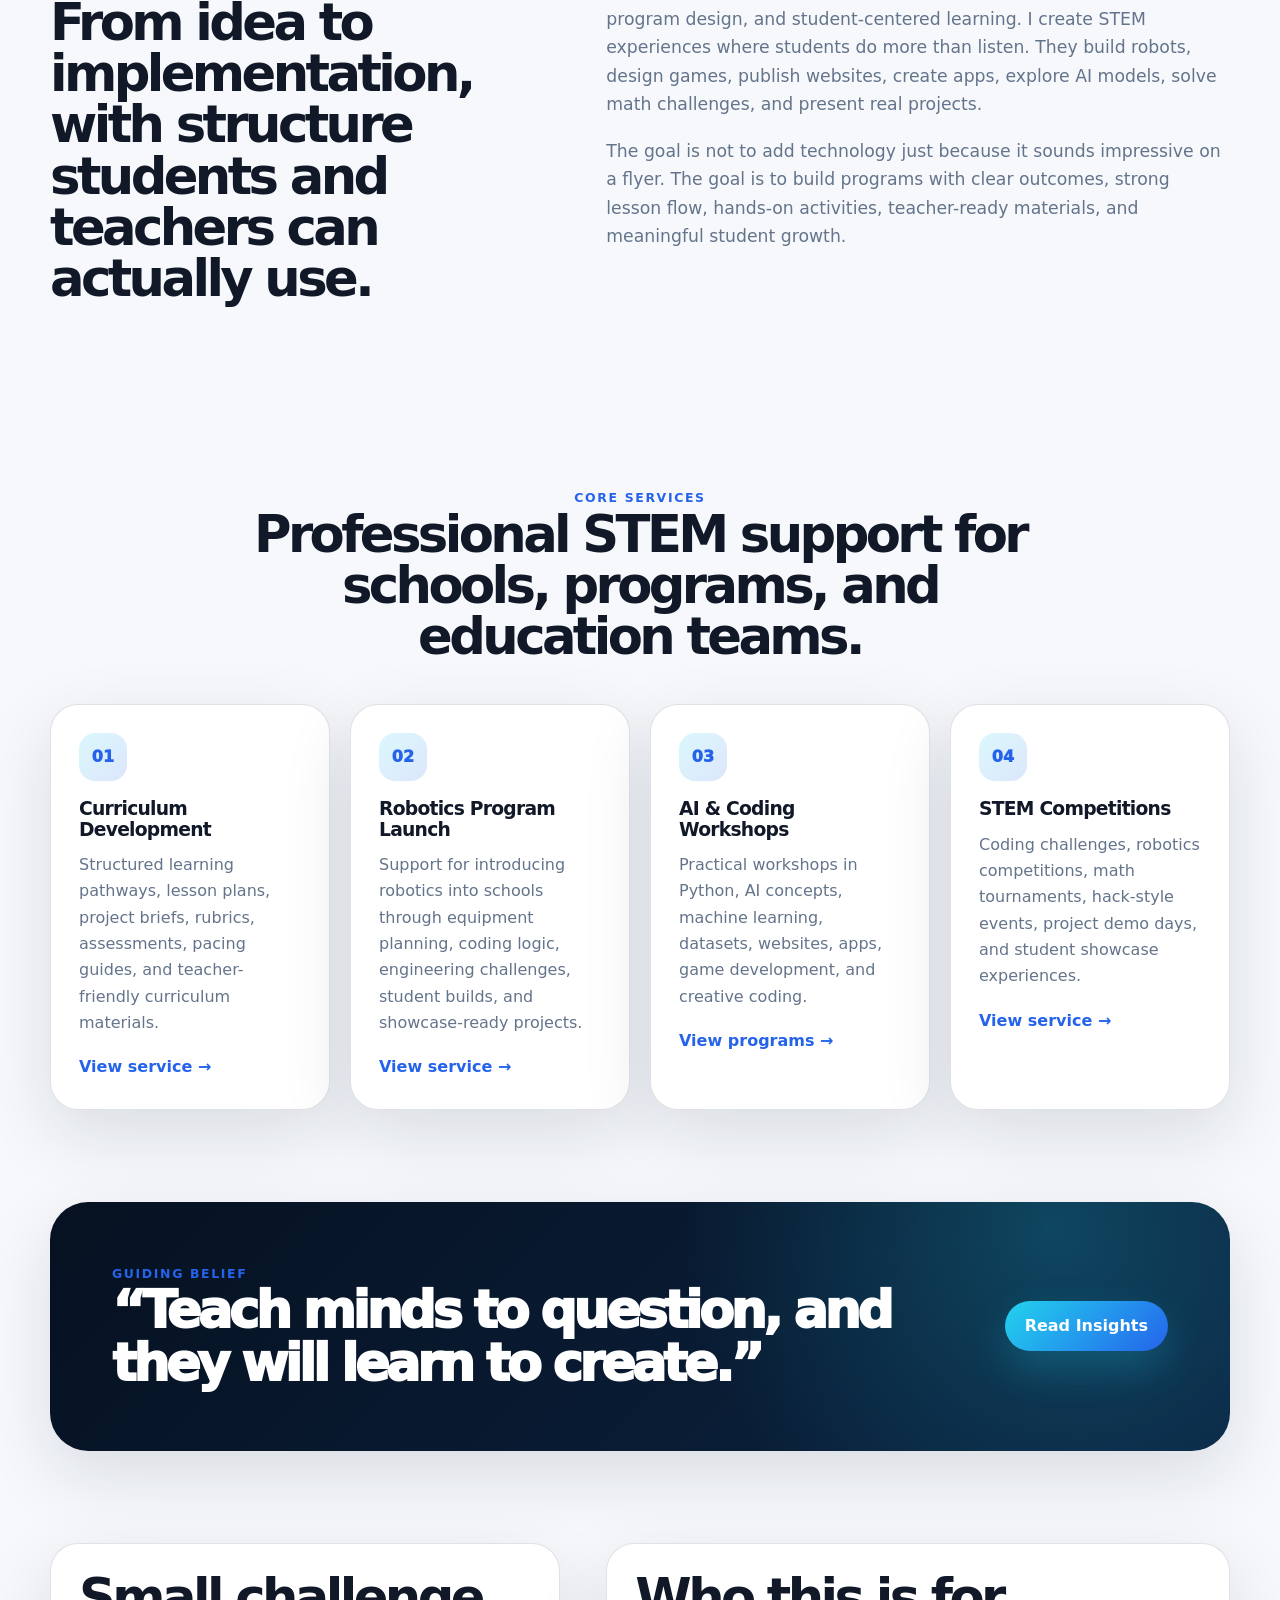
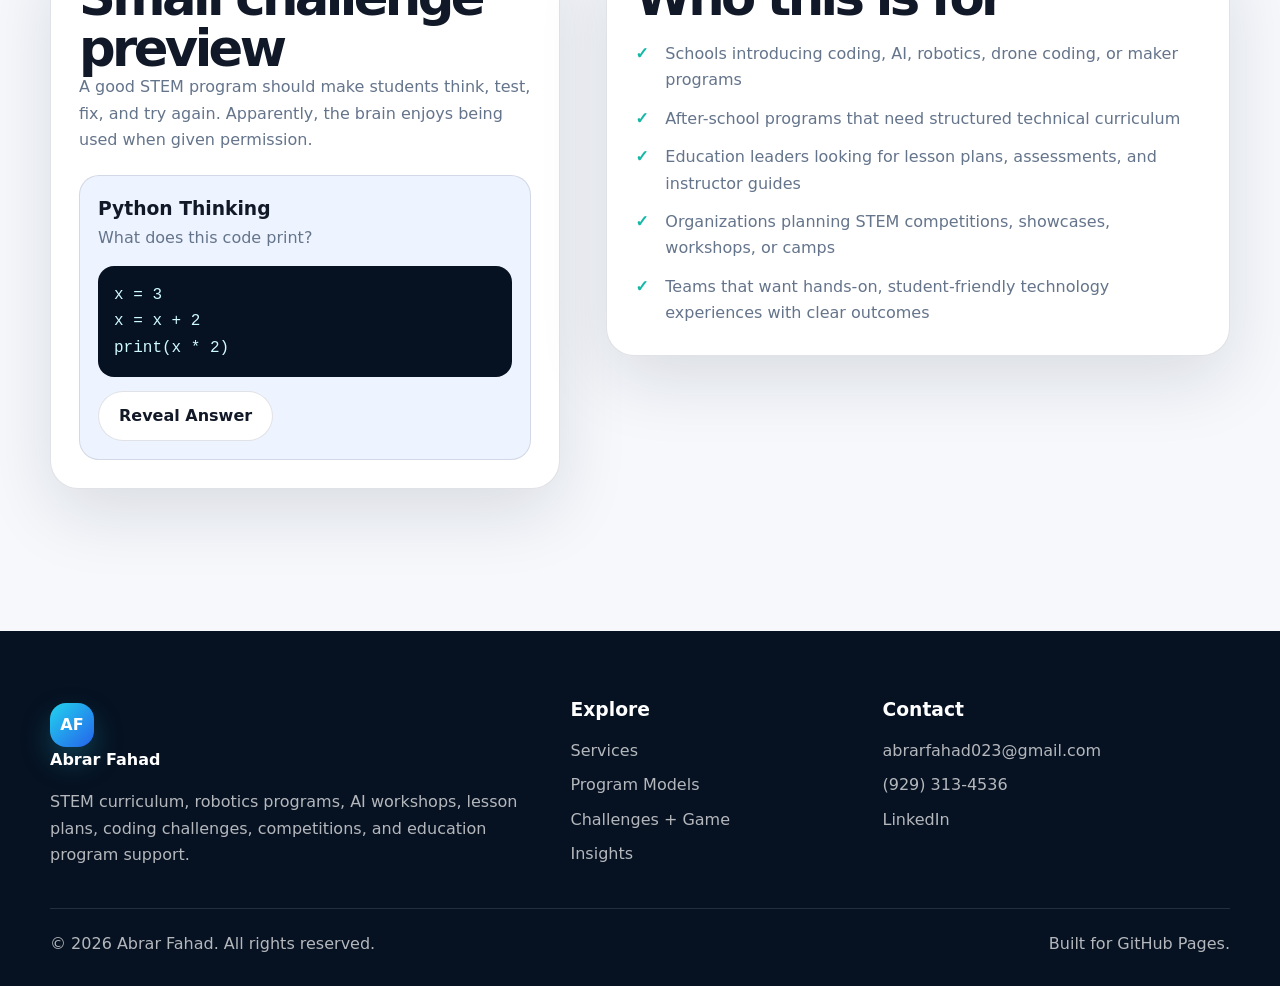
==== commit bf7cca84: "index.html" ====
--- a/index.html
+++ b/index.html
@@ -83,9 +83,11 @@
 create(confidence=True)</code></pre>
         </div>
 
-        <div class="float one">Hands-On STEM</div>
-        <div class="float two">Project-Based Learning</div>
-        <div class="float three">Teacher-Ready Materials</div>
+        <div class="hero-tags">
+          <span>Hands-On STEM</span>
+          <span>Project-Based Learning</span>
+          <span>Teacher-Ready Materials</span>
+        </div>
       </div>
     </section>
   </header>
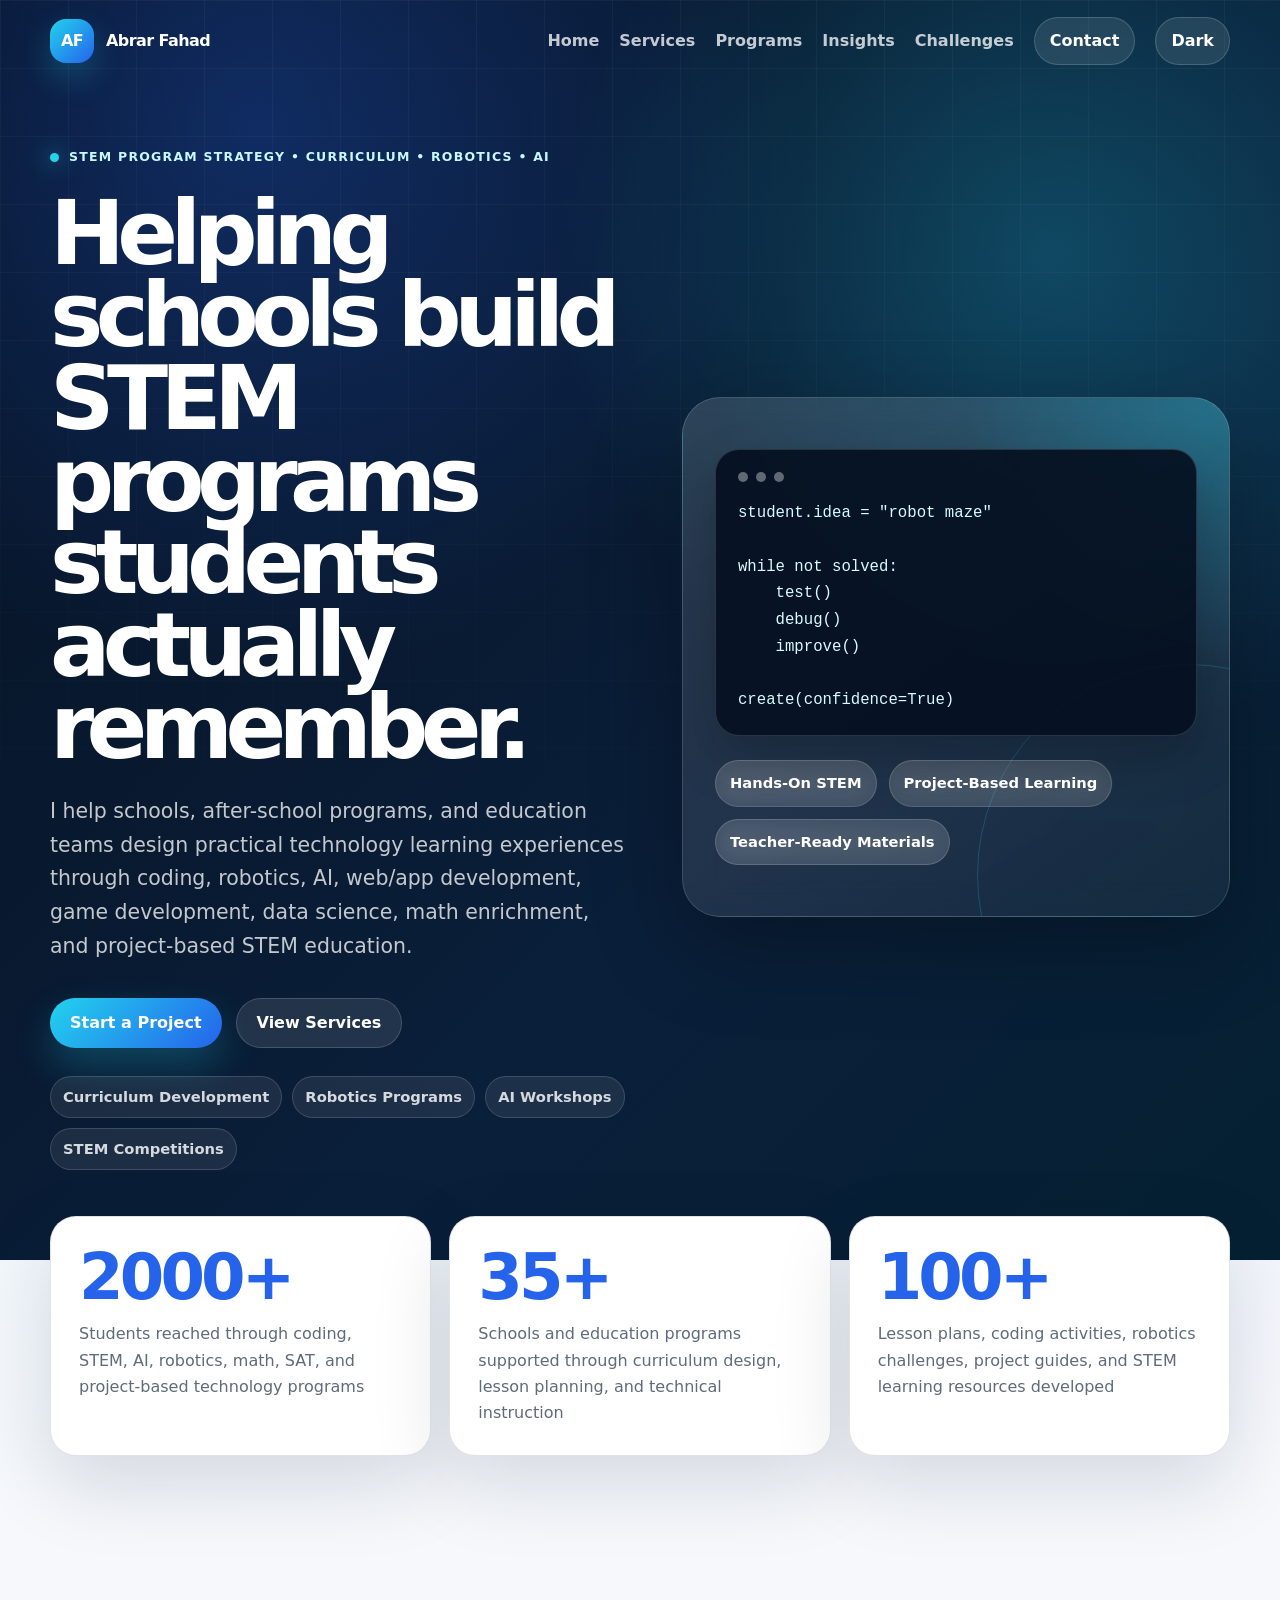
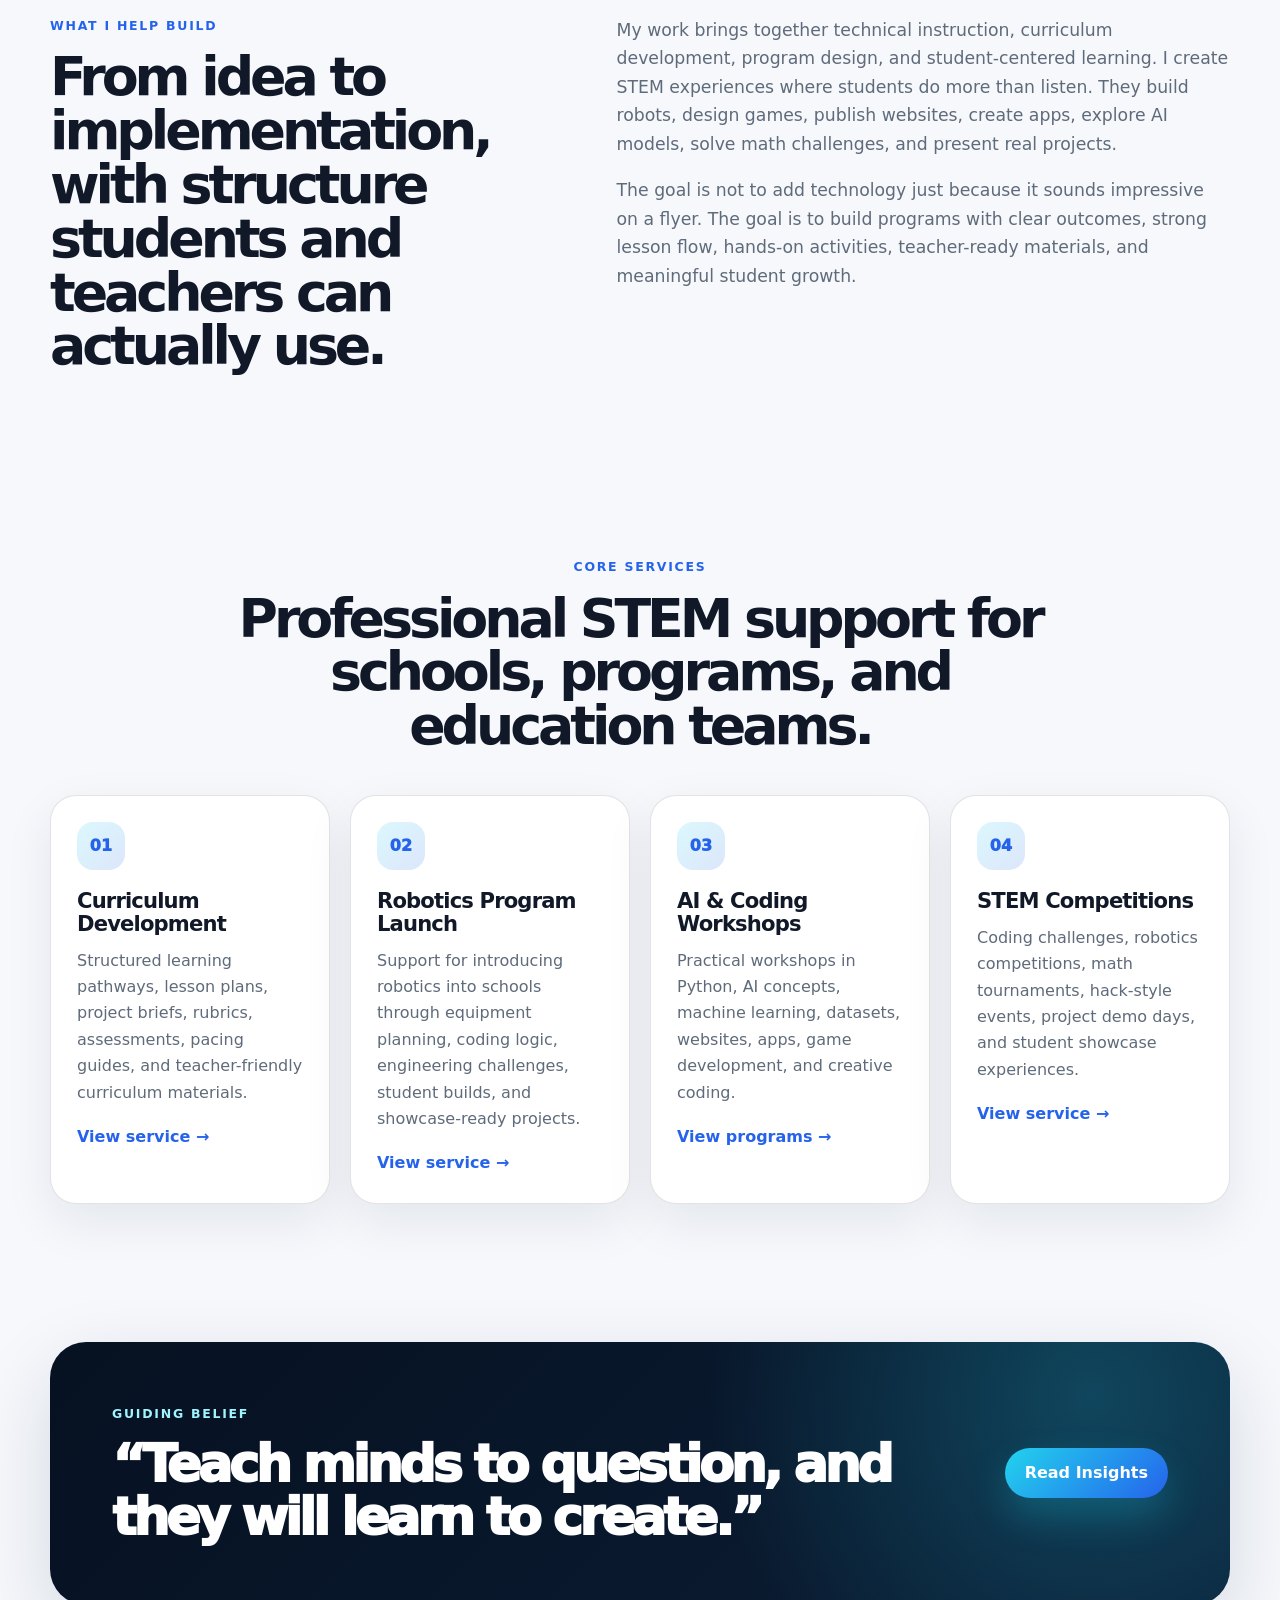
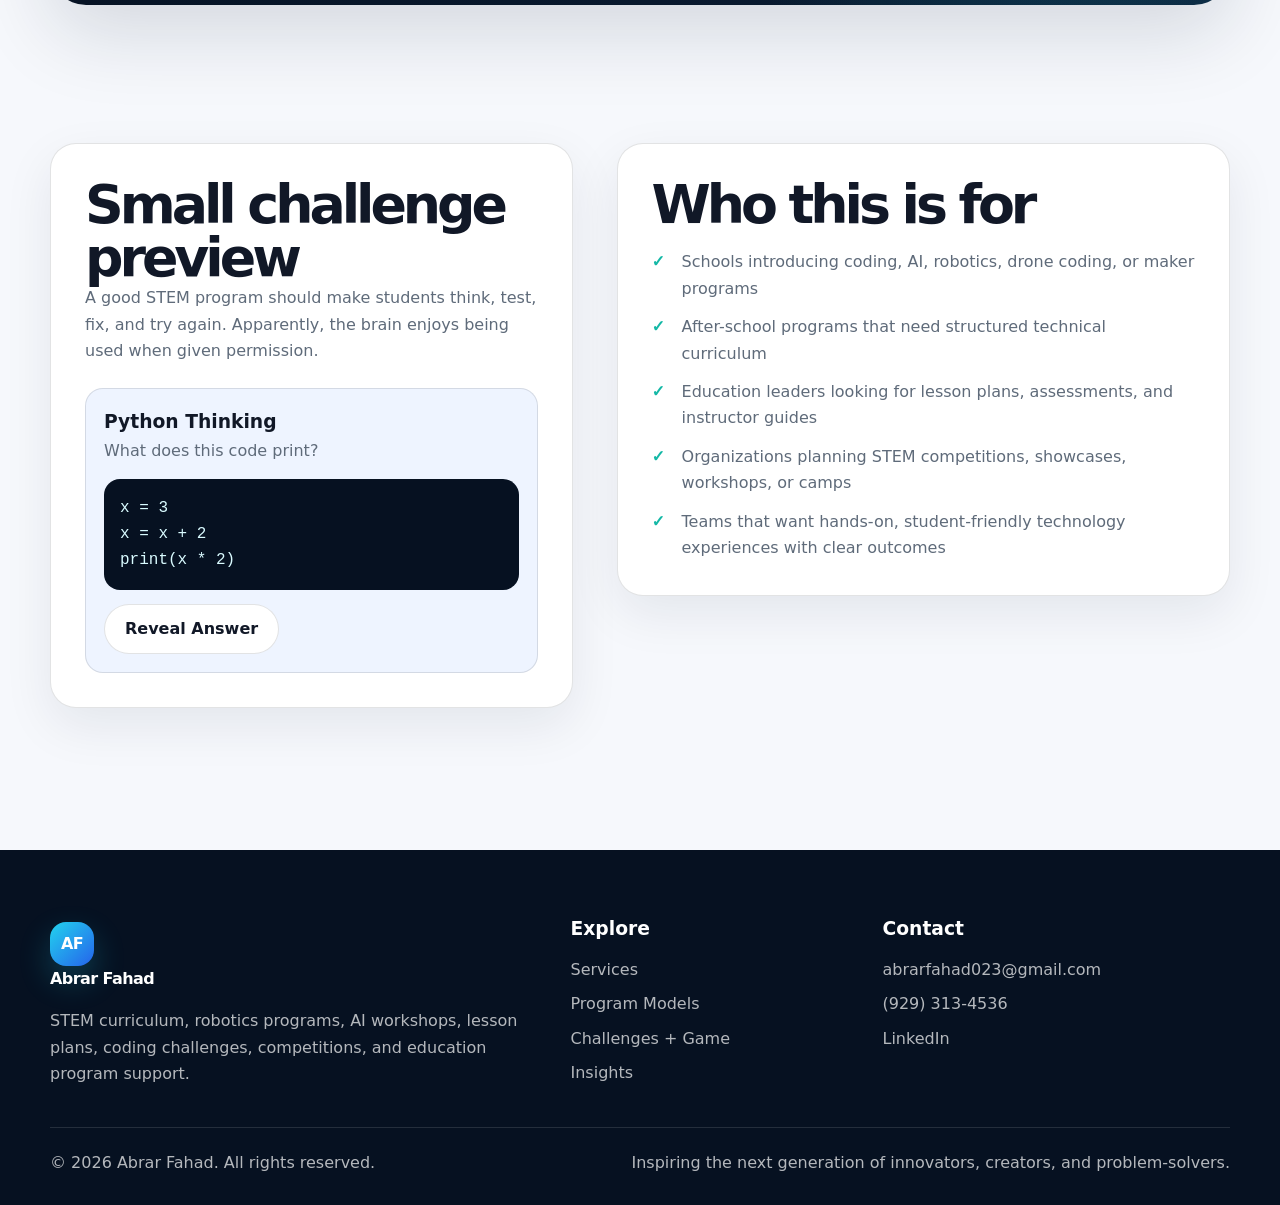
==== commit 55760801: "index.html" ====
--- a/index.html
+++ b/index.html
@@ -265,7 +265,7 @@
 
     <div class="footer-bottom">
       <p>© <span id="year"></span> Abrar Fahad. All rights reserved.</p>
-      <p>Built for GitHub Pages.</p>
+      <p>Inspiring the next generation of innovators, creators, and problem-solvers.</p>
     </div>
   </footer>
 </body>
--- a/styles.css
+++ b/styles.css
@@ -1,20 +1,1185 @@
-
-:root{--bg:#f6f8fc;--card:#fff;--card2:#eef4ff;--text:#111827;--muted:#64748b;--line:rgba(15,23,42,.12);--blue:#2563eb;--cyan:#22d3ee;--teal:#14b8a6;--dark:#061121;--shadow:0 24px 70px rgba(15,23,42,.12);--r:28px}
-body.dark{--bg:#07101f;--card:#101c30;--card2:#13243d;--text:#f8fafc;--muted:#a6b4c8;--line:rgba(255,255,255,.12);--shadow:0 24px 70px rgba(0,0,0,.30)}
-*{box-sizing:border-box;margin:0;padding:0}html{scroll-behavior:smooth}body{font-family:Inter,ui-sans-serif,system-ui,-apple-system,BlinkMacSystemFont,"Segoe UI",sans-serif;background:radial-gradient(circle at 10% 0,rgba(34,211,238,.10),transparent 32%),radial-gradient(circle at 90% 0,rgba(37,99,235,.13),transparent 32%),var(--bg);color:var(--text);line-height:1.65}a{color:inherit;text-decoration:none}button,input,textarea,select{font:inherit}button{cursor:pointer}
-.hero-shell,.inner{background:radial-gradient(circle at 80% 15%,rgba(34,211,238,.25),transparent 35%),radial-gradient(circle at 15% 0,rgba(37,99,235,.28),transparent 36%),linear-gradient(135deg,#061121,#0b2341 65%,#06283a);color:#fff;position:relative}.hero-shell:before,.inner:before{content:"";position:absolute;inset:0;background-image:linear-gradient(rgba(255,255,255,.045) 1px,transparent 1px),linear-gradient(90deg,rgba(255,255,255,.045) 1px,transparent 1px);background-size:70px 70px;mask-image:linear-gradient(to bottom,#000,transparent 80%)}
-.nav{position:relative;z-index:3;width:min(1180px,calc(100% - 44px));min-height:82px;margin:0 auto;display:flex;align-items:center;justify-content:space-between;gap:20px}.brand,.footer-brand{display:inline-flex;align-items:center;gap:12px;font-weight:900}.brand span,.footer-brand span{width:44px;height:44px;border-radius:16px;display:grid;place-items:center;background:linear-gradient(135deg,var(--cyan),var(--blue));color:#fff;box-shadow:0 14px 30px rgba(34,211,238,.25)}.links{display:flex;align-items:center;gap:18px;color:rgba(255,255,255,.75);font-weight:750}.links a:hover{color:#fff}.pill,.theme{border:1px solid rgba(255,255,255,.16);background:rgba(255,255,255,.10);border-radius:999px;color:#fff;padding:10px 15px;font-weight:850}.menu{display:none;width:44px;height:44px;border:1px solid rgba(255,255,255,.18);border-radius:14px;background:rgba(255,255,255,.10);flex-direction:column;justify-content:center;gap:5px}.menu i{display:block;width:18px;height:2px;background:#fff;border-radius:99px;margin:0 auto}
-.hero{position:relative;z-index:2;width:min(1180px,calc(100% - 44px));min-height:calc(100vh - 82px);margin:0 auto;display:grid;grid-template-columns:1.05fr .95fr;align-items:center;gap:48px;padding:64px 0 88px}.eyebrow,.label{font-size:.78rem;text-transform:uppercase;letter-spacing:.13em;font-weight:900;color:#bdf7ff}.label{color:var(--blue)}.hero h1,.page-title h1{font-size:clamp(3rem,7vw,6.7rem);line-height:.92;letter-spacing:-.08em;max-width:960px}.hero p,.page-title p{font-size:clamp(1.05rem,1.8vw,1.25rem);color:rgba(255,255,255,.76);max-width:760px;margin-top:24px}.actions{display:flex;flex-wrap:wrap;gap:14px;margin-top:34px}.btn{display:inline-flex;align-items:center;justify-content:center;min-height:50px;border-radius:999px;padding:0 20px;font-weight:900;border:1px solid var(--line);transition:.2s}.btn:hover{transform:translateY(-2px)}.primary{background:linear-gradient(135deg,var(--cyan),var(--blue));border:0;color:#fff;box-shadow:0 18px 40px rgba(34,211,238,.22)}.secondary{background:var(--card);color:var(--text)}.hero-shell .secondary{background:rgba(255,255,255,.10);border-color:rgba(255,255,255,.16);color:#fff}
-.badges{display:flex;flex-wrap:wrap;gap:10px;margin-top:28px}.badges span,.tag{border:1px solid rgba(255,255,255,.15);background:rgba(255,255,255,.08);border-radius:999px;padding:8px 12px;color:rgba(255,255,255,.8);font-weight:750}.hero-card{position:relative;min-height:520px;border:1px solid rgba(255,255,255,.16);border-radius:38px;background:linear-gradient(145deg,rgba(255,255,255,.14),rgba(255,255,255,.04)),radial-gradient(circle at 80% 20%,rgba(34,211,238,.36),transparent 38%);box-shadow:0 28px 90px rgba(0,0,0,.30);padding:30px;overflow:hidden}.code-window{border:1px solid rgba(255,255,255,.16);border-radius:24px;background:rgba(6,17,33,.84);padding:18px;margin-top:54px;position:relative;z-index:2}.dots{display:flex;gap:7px;margin-bottom:18px}.dots b{width:10px;height:10px;border-radius:50%;background:#53657e}pre{white-space:pre-wrap;overflow:auto}code{font-family:Consolas,"SFMono-Regular",monospace;color:#cffafe}.float{position:absolute;border:1px solid rgba(255,255,255,.16);background:rgba(255,255,255,.12);border-radius:999px;padding:12px 16px;font-weight:900;backdrop-filter:blur(12px)}.one{bottom:120px;left:26px}.two{right:26px;bottom:70px}.three{top:28px;left:80px}
-.section,.metrics,.quote{width:min(1180px,calc(100% - 44px));margin:0 auto}.section{padding:92px 0}.metrics{display:grid;grid-template-columns:repeat(3,1fr);gap:18px;margin-top:-44px;position:relative;z-index:4}.metric,.card,.detail,.program,.insight,.panel,.step,.quiz,.contact-form,.faq-grid details{background:var(--card);border:1px solid var(--line);border-radius:var(--r);box-shadow:var(--shadow)}.metric{padding:28px}.metric strong{display:block;color:var(--blue);font-size:clamp(2.4rem,5vw,4rem);line-height:1;letter-spacing:-.06em}.metric span,.copy,.card p,.detail p,.program p,.insight p,.panel p,.step p,.small,.faq-grid p{color:var(--muted)}
-.split{display:grid;grid-template-columns:.9fr 1.1fr;gap:46px;align-items:start}.section-head h2,.panel h2,.quote-wall h2,.game h2,.quiz h2{font-size:clamp(2rem,4vw,4rem);line-height:1;letter-spacing:-.07em}.center{text-align:center;max-width:850px;margin:0 auto 42px}.copy{font-size:1.08rem}.copy p+p{margin-top:18px}
-.card-grid{display:grid;gap:20px}.four{grid-template-columns:repeat(4,1fr)}.three{grid-template-columns:repeat(3,1fr)}.two{grid-template-columns:repeat(2,1fr)}.card,.detail,.program,.insight,.panel{padding:28px}.num{display:inline-grid;place-items:center;width:48px;height:48px;border-radius:16px;background:linear-gradient(135deg,rgba(34,211,238,.16),rgba(37,99,235,.16));color:var(--blue);font-weight:950;margin-bottom:18px}.card h3,.detail h2,.program h2,.insight h2,.insight h3{line-height:1.08;letter-spacing:-.04em;margin-bottom:12px}.card a{display:inline-block;margin-top:18px;color:var(--blue);font-weight:900}.detail h3{margin-top:22px}.check{list-style:none;display:grid;gap:12px;margin-top:18px}.check li{position:relative;padding-left:30px;color:var(--muted)}.check li:before{content:"✓";position:absolute;left:0;color:var(--teal);font-weight:950}
-.quote{border-radius:38px;background:radial-gradient(circle at 85% 10%,rgba(34,211,238,.22),transparent 36%),linear-gradient(135deg,#061121,#0b2341);padding:clamp(34px,5vw,62px);color:#fff;display:flex;justify-content:space-between;gap:28px;align-items:center;box-shadow:var(--shadow)}.quote blockquote{font-size:clamp(2rem,4vw,4rem);line-height:1.02;letter-spacing:-.07em;font-weight:950;max-width:820px}.mini-challenge{background:var(--card2);border:1px solid var(--line);border-radius:20px;padding:18px;margin-top:22px}.mini-challenge pre,.challenge-card pre{background:#061121;border-radius:16px;padding:16px;margin:14px 0}.hidden-answer{display:none;margin-top:14px}.show-answer{display:block}
-.inner{min-height:520px}.page-title{position:relative;z-index:2;width:min(1180px,calc(100% - 44px));margin:0 auto;padding:88px 0 112px}.timeline{display:grid;grid-template-columns:repeat(4,1fr);gap:18px}.step{padding:24px}.step span{display:inline-grid;place-items:center;width:38px;height:38px;background:var(--blue);color:#fff;border-radius:14px;font-weight:950;margin-bottom:14px}.tag{display:inline-flex;color:var(--blue);background:rgba(37,99,235,.10);border-color:transparent;margin-bottom:18px}.program{min-height:375px}.program dl{display:grid;gap:12px;margin-top:24px}.program dl div{display:grid;grid-template-columns:90px 1fr;gap:14px;border-top:1px solid var(--line);padding-top:12px}.program dt{color:var(--muted);font-weight:850}.program dd{font-weight:850}.table-wrap{overflow:auto;background:var(--card);border:1px solid var(--line);border-radius:var(--r);box-shadow:var(--shadow)}table{width:100%;border-collapse:collapse}th,td{text-align:left;padding:18px;border-bottom:1px solid var(--line)}th{background:var(--card2);color:var(--blue)}
-.insight.large{grid-column:span 2}.insight.large h2{font-size:clamp(2.2rem,5vw,4.8rem)}.quote-wall{background:var(--card);border:1px solid var(--line);border-radius:38px;box-shadow:var(--shadow);padding:clamp(30px,5vw,56px)}.quote-list{display:grid;grid-template-columns:repeat(2,1fr);gap:18px;margin-top:28px}.quote-list blockquote{border-left:4px solid var(--blue);background:var(--card2);border-radius:0 18px 18px 0;padding:20px;font-weight:800}
-.filters{display:flex;flex-wrap:wrap;justify-content:center;gap:10px;margin-bottom:30px}.filter{border:1px solid var(--line);background:var(--card);color:var(--muted);border-radius:999px;padding:10px 15px;font-weight:900}.filter.active{background:linear-gradient(135deg,var(--cyan),var(--blue));border-color:transparent;color:#fff}.challenge-grid{display:grid;grid-template-columns:repeat(3,1fr);gap:20px}.challenge-card{background:var(--card);border:1px solid var(--line);border-radius:var(--r);box-shadow:var(--shadow);padding:26px}.challenge-answer{display:none;border-top:1px solid var(--line);margin-top:14px;padding-top:14px;color:var(--text)!important}.challenge-answer.open{display:block}.game{background:var(--card);border:1px solid var(--line);border-radius:38px;box-shadow:var(--shadow);padding:clamp(30px,5vw,58px);display:grid;grid-template-columns:.8fr 1.2fr;gap:36px}.game-box{background:var(--card2);border:1px solid var(--line);border-radius:var(--r);padding:24px}.word{display:flex;gap:8px;flex-wrap:wrap;font-size:clamp(1.9rem,4vw,3.3rem);font-weight:950;letter-spacing:.08em;margin:18px 0}.letters{display:grid;grid-template-columns:repeat(9,1fr);gap:8px;margin:20px 0}.letters button,.quiz button{border:1px solid var(--line);border-radius:12px;background:var(--card);color:var(--text);min-height:42px;font-weight:900}.letters button:disabled{opacity:.45}.quiz{max-width:800px;margin:0 auto;padding:30px;display:grid;gap:12px}.quiz button{text-align:left;padding:15px}.quiz .correct{border-color:#16a34a;background:rgba(22,163,74,.12)}.quiz .wrong{border-color:#ef4444;background:rgba(239,68,68,.10)}
-.contact-grid{display:grid;grid-template-columns:.9fr 1.1fr;gap:24px}.contact-links{display:grid;gap:12px;margin-top:24px}.contact-links a{display:grid;gap:4px;background:var(--card2);border:1px solid var(--line);border-radius:18px;padding:16px}.contact-links span{color:var(--muted);font-size:.88rem}.contact-form{padding:30px;display:grid;gap:16px}.contact-form label{display:grid;gap:8px;font-weight:850}.contact-form input,.contact-form textarea,.contact-form select{width:100%;border:1px solid var(--line);background:var(--card2);color:var(--text);border-radius:18px;padding:14px;outline:0}.contact-form textarea{min-height:150px;resize:vertical}.faq-grid{display:grid;grid-template-columns:repeat(2,1fr);gap:18px}.faq-grid details{padding:24px}.faq-grid summary{font-weight:950;cursor:pointer}.faq-grid p{margin-top:12px}
-.footer{background:#061121;color:rgba(255,255,255,.70);padding:64px 0 28px;margin-top:50px}.footer-grid,.footer-bottom{width:min(1180px,calc(100% - 44px));margin:0 auto}.footer-grid{display:grid;grid-template-columns:1.4fr .8fr 1fr;gap:34px}.footer h3{color:#fff;margin-bottom:12px}.footer a{display:block;margin-top:8px}.footer-brand{color:#fff;margin-bottom:16px}.footer-bottom{border-top:1px solid rgba(255,255,255,.12);margin-top:40px;padding-top:22px;display:flex;justify-content:space-between;gap:20px;flex-wrap:wrap}
-.reveal{opacity:0;transform:translateY(18px);transition:opacity .7s ease,transform .7s ease}.reveal.visible{opacity:1;transform:translateY(0)}
-@media(max-width:1020px){.menu{display:flex}.links{position:absolute;top:82px;left:0;right:0;display:none;flex-direction:column;align-items:stretch;background:rgba(6,17,33,.97);border:1px solid rgba(255,255,255,.16);border-radius:24px;padding:18px;box-shadow:var(--shadow)}.links.open{display:flex}.hero,.split,.game,.contact-grid{grid-template-columns:1fr}.hero-card{min-height:430px}.metrics,.four,.three,.two,.timeline,.challenge-grid,.faq-grid,.footer-grid{grid-template-columns:repeat(2,1fr)}.insight.large{grid-column:span 1}}
-@media(max-width:680px){.nav,.hero,.section,.metrics,.quote,.page-title,.footer-grid,.footer-bottom{width:min(100% - 28px,1180px)}.hero h1,.page-title h1{font-size:clamp(2.8rem,16vw,4.4rem)}.metrics,.four,.three,.two,.timeline,.challenge-grid,.faq-grid,.footer-grid,.quote-list{grid-template-columns:1fr}.quote{flex-direction:column;align-items:flex-start}.letters{grid-template-columns:repeat(6,1fr)}.hero-card{min-height:380px}.float{position:static;display:inline-block;margin:12px 8px 0 0}}
+:root {
+  --bg: #f6f8fc;
+  --surface: #ffffff;
+  --surface-2: #eef4ff;
+  --text: #111827;
+  --muted: #5f6b7a;
+  --line: rgba(17, 24, 39, 0.12);
+  --navy: #061121;
+  --navy-2: #0b1d35;
+  --blue: #2563eb;
+  --cyan: #22d3ee;
+  --teal: #14b8a6;
+  --green: #16a34a;
+  --red: #ef4444;
+  --white: #ffffff;
+  --shadow: 0 28px 80px rgba(12, 26, 48, 0.14);
+  --radius-xl: 36px;
+  --radius-lg: 26px;
+  --radius-md: 18px;
+}
+
+body.dark {
+  --bg: #07101f;
+  --surface: #0e1b2e;
+  --surface-2: #101f36;
+  --text: #f5f7fb;
+  --muted: #a9b6c8;
+  --line: rgba(255, 255, 255, 0.12);
+  --shadow: 0 28px 80px rgba(0, 0, 0, 0.32);
+}
+
+* {
+  box-sizing: border-box;
+  margin: 0;
+  padding: 0;
+}
+
+html {
+  scroll-behavior: smooth;
+}
+
+body {
+  font-family: Inter, ui-sans-serif, system-ui, -apple-system, BlinkMacSystemFont, "Segoe UI", sans-serif;
+  background:
+    radial-gradient(circle at top left, rgba(34, 211, 238, 0.10), transparent 34%),
+    radial-gradient(circle at top right, rgba(37, 99, 235, 0.12), transparent 32%),
+    var(--bg);
+  color: var(--text);
+  line-height: 1.65;
+}
+
+a {
+  color: inherit;
+  text-decoration: none;
+}
+
+button,
+input,
+textarea,
+select {
+  font: inherit;
+}
+
+button {
+  cursor: pointer;
+}
+
+/* Header and navigation */
+
+.hero-shell,
+.inner {
+  position: relative;
+  color: var(--white);
+  background:
+    radial-gradient(circle at 82% 20%, rgba(34, 211, 238, 0.24), transparent 34%),
+    radial-gradient(circle at 20% 10%, rgba(37, 99, 235, 0.30), transparent 36%),
+    linear-gradient(135deg, #061121, #0a1f3a 62%, #052032);
+}
+
+.hero-shell::before,
+.inner::before {
+  content: "";
+  position: absolute;
+  inset: 0;
+  background-image:
+    linear-gradient(rgba(255, 255, 255, 0.045) 1px, transparent 1px),
+    linear-gradient(90deg, rgba(255, 255, 255, 0.045) 1px, transparent 1px);
+  background-size: 68px 68px;
+  mask-image: linear-gradient(to bottom, black, transparent 78%);
+  pointer-events: none;
+}
+
+.nav {
+  position: relative;
+  z-index: 20;
+  width: min(1180px, calc(100% - 44px));
+  min-height: 82px;
+  margin: 0 auto;
+  display: flex;
+  align-items: center;
+  justify-content: space-between;
+  gap: 22px;
+}
+
+.brand,
+.footer-brand {
+  display: inline-flex;
+  align-items: center;
+  gap: 12px;
+  font-weight: 900;
+  letter-spacing: -0.035em;
+}
+
+.brand span,
+.footer-brand span {
+  width: 44px;
+  height: 44px;
+  display: grid;
+  place-items: center;
+  border-radius: 16px;
+  color: white;
+  background: linear-gradient(135deg, var(--cyan), var(--blue));
+  box-shadow: 0 14px 32px rgba(34, 211, 238, 0.24);
+}
+
+.brand strong {
+  color: white;
+}
+
+.links {
+  display: flex;
+  align-items: center;
+  gap: 20px;
+  color: rgba(255, 255, 255, 0.76);
+  font-weight: 750;
+}
+
+.links a:hover {
+  color: white;
+}
+
+.pill,
+.theme {
+  border: 1px solid rgba(255, 255, 255, 0.16);
+  background: rgba(255, 255, 255, 0.10);
+  color: white;
+  border-radius: 999px;
+  padding: 10px 15px;
+}
+
+.theme {
+  font-weight: 850;
+}
+
+.menu {
+  display: none;
+  flex-direction: column;
+  justify-content: center;
+  gap: 5px;
+  width: 44px;
+  height: 44px;
+  border: 1px solid rgba(255, 255, 255, 0.18);
+  border-radius: 14px;
+  background: rgba(255, 255, 255, 0.10);
+}
+
+.menu i {
+  width: 18px;
+  height: 2px;
+  border-radius: 99px;
+  margin: 0 auto;
+  background: white;
+}
+
+/* Hero */
+
+.hero {
+  position: relative;
+  z-index: 2;
+  width: min(1180px, calc(100% - 44px));
+  min-height: calc(100vh - 82px);
+  margin: 0 auto;
+  display: grid;
+  grid-template-columns: 1.03fr 0.97fr;
+  align-items: center;
+  gap: 50px;
+  padding: 62px 0 90px;
+}
+
+.eyebrow {
+  display: inline-flex;
+  align-items: center;
+  gap: 10px;
+  color: #c7f9ff;
+  font-weight: 850;
+  letter-spacing: 0.10em;
+  text-transform: uppercase;
+  font-size: 0.78rem;
+  margin-bottom: 24px;
+}
+
+.eyebrow::before {
+  content: "";
+  width: 9px;
+  height: 9px;
+  border-radius: 999px;
+  background: var(--cyan);
+  box-shadow: 0 0 22px var(--cyan);
+}
+
+.hero h1,
+.page-title h1 {
+  max-width: 950px;
+  font-size: clamp(3.1rem, 7vw, 6.9rem);
+  line-height: 0.92;
+  letter-spacing: -0.085em;
+}
+
+.hero-text p:not(.eyebrow),
+.page-title p {
+  margin-top: 26px;
+  max-width: 760px;
+  color: rgba(255, 255, 255, 0.76);
+  font-size: clamp(1.05rem, 1.9vw, 1.28rem);
+}
+
+.actions {
+  display: flex;
+  flex-wrap: wrap;
+  gap: 14px;
+  margin-top: 34px;
+}
+
+.btn {
+  display: inline-flex;
+  align-items: center;
+  justify-content: center;
+  min-height: 50px;
+  border-radius: 999px;
+  padding: 0 20px;
+  border: 1px solid var(--line);
+  font-weight: 900;
+  transition: transform 0.2s ease, box-shadow 0.2s ease;
+}
+
+.btn:hover {
+  transform: translateY(-2px);
+}
+
+.btn.primary {
+  color: white;
+  border: none;
+  background: linear-gradient(135deg, var(--cyan), var(--blue));
+  box-shadow: 0 18px 38px rgba(34, 211, 238, 0.24);
+}
+
+.btn.secondary {
+  color: var(--text);
+  background: var(--surface);
+}
+
+.hero-shell .btn.secondary,
+.inner .btn.secondary {
+  color: white;
+  background: rgba(255, 255, 255, 0.10);
+  border-color: rgba(255, 255, 255, 0.16);
+}
+
+.badges {
+  display: flex;
+  flex-wrap: wrap;
+  gap: 10px;
+  margin-top: 28px;
+}
+
+.badges span {
+  display: inline-flex;
+  align-items: center;
+  border-radius: 999px;
+  padding: 8px 12px;
+  color: rgba(255, 255, 255, 0.82);
+  background: rgba(255, 255, 255, 0.08);
+  border: 1px solid rgba(255, 255, 255, 0.15);
+  font-weight: 800;
+  font-size: 0.92rem;
+}
+
+.hero-card {
+  position: relative;
+  display: flex;
+  flex-direction: column;
+  justify-content: center;
+  gap: 24px;
+  min-height: 520px;
+  padding: 32px;
+  border-radius: 38px;
+  overflow: hidden;
+  background:
+    radial-gradient(circle at top right, rgba(34, 211, 238, 0.28), transparent 35%),
+    linear-gradient(145deg, rgba(255, 255, 255, 0.14), rgba(255, 255, 255, 0.05));
+  border: 1px solid rgba(255, 255, 255, 0.16);
+  box-shadow: 0 28px 90px rgba(0, 0, 0, 0.30);
+  backdrop-filter: blur(18px);
+}
+
+.hero-card::after {
+  content: "";
+  position: absolute;
+  width: 420px;
+  height: 420px;
+  right: -170px;
+  bottom: -170px;
+  border-radius: 50%;
+  border: 1px solid rgba(34, 211, 238, 0.22);
+  pointer-events: none;
+}
+
+.code-window {
+  position: relative;
+  z-index: 2;
+  width: 100%;
+  padding: 22px;
+  border-radius: 24px;
+  background: rgba(6, 17, 33, 0.92);
+  border: 1px solid rgba(255, 255, 255, 0.14);
+  box-shadow: 0 22px 50px rgba(0, 0, 0, 0.24);
+}
+
+.dots {
+  display: flex;
+  gap: 8px;
+  margin-bottom: 18px;
+}
+
+.dots b {
+  width: 10px;
+  height: 10px;
+  border-radius: 50%;
+  background: rgba(255, 255, 255, 0.36);
+}
+
+pre {
+  overflow-x: auto;
+  white-space: pre-wrap;
+}
+
+code {
+  font-family: Consolas, "SFMono-Regular", "Courier New", monospace;
+}
+
+.code-window code {
+  display: block;
+  color: #d9fbff;
+  font-size: 0.98rem;
+  line-height: 1.7;
+}
+
+.hero-tags {
+  position: relative;
+  z-index: 2;
+  display: flex;
+  flex-wrap: wrap;
+  gap: 12px;
+}
+
+.hero-tags span,
+.tag {
+  display: inline-flex;
+  align-items: center;
+  justify-content: center;
+  white-space: nowrap;
+  padding: 10px 14px;
+  border-radius: 999px;
+  font-size: 0.92rem;
+  font-weight: 850;
+}
+
+.hero-tags span {
+  color: white;
+  background: rgba(255, 255, 255, 0.12);
+  border: 1px solid rgba(255, 255, 255, 0.16);
+  backdrop-filter: blur(12px);
+}
+
+.tag {
+  color: var(--blue);
+  background: rgba(37, 99, 235, 0.10);
+  border: 1px solid rgba(37, 99, 235, 0.12);
+}
+
+/* Layout */
+
+.metrics,
+.section,
+.quote,
+.page-title,
+.footer-grid,
+.footer-bottom {
+  width: min(1180px, calc(100% - 44px));
+  margin-left: auto;
+  margin-right: auto;
+}
+
+.metrics {
+  position: relative;
+  z-index: 5;
+  display: grid;
+  grid-template-columns: repeat(3, 1fr);
+  gap: 18px;
+  margin-top: -44px;
+  padding-bottom: 68px;
+}
+
+.metric {
+  padding: 28px;
+  border-radius: var(--radius-lg);
+  background: var(--surface);
+  border: 1px solid var(--line);
+  box-shadow: var(--shadow);
+}
+
+.metric strong {
+  display: block;
+  margin-bottom: 12px;
+  color: var(--blue);
+  font-size: clamp(2.5rem, 5vw, 4rem);
+  line-height: 1;
+  letter-spacing: -0.06em;
+}
+
+.metric span {
+  color: var(--muted);
+}
+
+.section {
+  padding: 92px 0;
+}
+
+.split {
+  display: grid;
+  grid-template-columns: 0.92fr 1.08fr;
+  gap: 44px;
+  align-items: start;
+}
+
+.label {
+  margin-bottom: 14px;
+  color: var(--blue);
+  font-weight: 900;
+  text-transform: uppercase;
+  letter-spacing: 0.14em;
+  font-size: 0.78rem;
+}
+
+.section-head h2,
+.panel h2,
+.quote-wall h2,
+.game h2,
+.contact-grid h2 {
+  font-size: clamp(2.1rem, 4.2vw, 4.1rem);
+  line-height: 1;
+  letter-spacing: -0.075em;
+}
+
+.section-head.center {
+  max-width: 840px;
+  margin: 0 auto 42px;
+  text-align: center;
+}
+
+.copy {
+  color: var(--muted);
+  font-size: 1.08rem;
+}
+
+.copy p + p {
+  margin-top: 18px;
+}
+
+.card-grid {
+  display: grid;
+  gap: 20px;
+}
+
+.four {
+  grid-template-columns: repeat(4, 1fr);
+}
+
+.three {
+  grid-template-columns: repeat(3, 1fr);
+}
+
+.two {
+  grid-template-columns: repeat(2, 1fr);
+}
+
+.card,
+.panel,
+.detail,
+.program,
+.insight,
+.step,
+.quiz,
+.contact-form,
+.contact-links,
+.faq-grid details {
+  background: var(--surface);
+  border: 1px solid var(--line);
+  border-radius: var(--radius-lg);
+  box-shadow: 0 18px 50px rgba(12, 26, 48, 0.08);
+}
+
+.card {
+  min-height: 292px;
+  padding: 26px;
+  transition: transform 0.22s ease, box-shadow 0.22s ease;
+}
+
+.card:hover {
+  transform: translateY(-7px);
+  box-shadow: var(--shadow);
+}
+
+.num {
+  display: inline-grid;
+  place-items: center;
+  width: 48px;
+  height: 48px;
+  margin-bottom: 20px;
+  border-radius: 16px;
+  color: var(--blue);
+  font-weight: 950;
+  background: linear-gradient(135deg, rgba(34, 211, 238, 0.16), rgba(37, 99, 235, 0.16));
+}
+
+.card h3,
+.detail h2,
+.program h2,
+.insight h2,
+.insight h3 {
+  margin-bottom: 12px;
+  line-height: 1.08;
+  letter-spacing: -0.04em;
+}
+
+.card h3 {
+  font-size: 1.32rem;
+}
+
+.card p,
+.panel p,
+.detail p,
+.program p,
+.insight p,
+.step p,
+.quiz p,
+.contact-grid p,
+.faq-grid p {
+  color: var(--muted);
+}
+
+.card a {
+  display: inline-flex;
+  margin-top: 18px;
+  color: var(--blue);
+  font-weight: 900;
+}
+
+/* Homepage quote and preview */
+
+.quote {
+  display: flex;
+  justify-content: space-between;
+  align-items: center;
+  gap: 28px;
+  margin-top: 46px;
+  margin-bottom: 46px;
+  padding: clamp(34px, 5vw, 62px);
+  border-radius: var(--radius-xl);
+  color: white;
+  background:
+    radial-gradient(circle at 88% 20%, rgba(34, 211, 238, 0.24), transparent 36%),
+    linear-gradient(135deg, var(--navy), var(--navy-2));
+  box-shadow: var(--shadow);
+}
+
+.quote .label {
+  color: #9ff4ff;
+}
+
+.quote blockquote {
+  max-width: 800px;
+  font-size: clamp(2rem, 4vw, 4rem);
+  line-height: 1.02;
+  letter-spacing: -0.07em;
+  font-weight: 950;
+}
+
+.panel {
+  padding: 34px;
+}
+
+.mini-challenge {
+  margin-top: 24px;
+  padding: 18px;
+  border-radius: var(--radius-md);
+  background: var(--surface-2);
+  border: 1px solid var(--line);
+}
+
+.mini-challenge pre,
+.challenge-card pre {
+  margin: 14px 0;
+  padding: 16px;
+  border-radius: 16px;
+  background: var(--navy);
+  color: #d9fbff;
+}
+
+.hidden-answer {
+  display: none;
+  margin-top: 14px;
+}
+
+.hidden-answer.show-answer {
+  display: block;
+}
+
+.check {
+  list-style: none;
+  display: grid;
+  gap: 12px;
+  margin-top: 18px;
+}
+
+.check li {
+  position: relative;
+  padding-left: 30px;
+  color: var(--muted);
+}
+
+.check li::before {
+  content: "✓";
+  position: absolute;
+  left: 0;
+  top: 0;
+  color: var(--teal);
+  font-weight: 950;
+}
+
+/* Inner pages */
+
+.inner {
+  min-height: 520px;
+}
+
+.page-title {
+  position: relative;
+  z-index: 2;
+  padding: 88px 0 112px;
+}
+
+.page-title p {
+  max-width: 780px;
+}
+
+.detail {
+  padding: 34px;
+}
+
+.detail h3 {
+  margin-top: 24px;
+  font-size: 1.05rem;
+}
+
+.timeline {
+  display: grid;
+  grid-template-columns: repeat(4, 1fr);
+  gap: 18px;
+  margin-top: 44px;
+}
+
+.step {
+  padding: 24px;
+}
+
+.step span {
+  display: inline-grid;
+  place-items: center;
+  width: 38px;
+  height: 38px;
+  margin-bottom: 16px;
+  border-radius: 14px;
+  color: white;
+  background: var(--blue);
+  font-weight: 950;
+}
+
+.program {
+  min-height: 390px;
+  padding: 30px;
+}
+
+.program dl {
+  display: grid;
+  gap: 12px;
+  margin-top: 24px;
+}
+
+.program dl div {
+  display: grid;
+  grid-template-columns: 92px 1fr;
+  gap: 14px;
+  padding-top: 12px;
+  border-top: 1px solid var(--line);
+}
+
+.program dt {
+  color: var(--muted);
+  font-weight: 850;
+}
+
+.program dd {
+  font-weight: 850;
+}
+
+.table-wrap {
+  margin-top: 40px;
+  overflow-x: auto;
+  border-radius: var(--radius-lg);
+  border: 1px solid var(--line);
+  background: var(--surface);
+  box-shadow: var(--shadow);
+}
+
+table {
+  width: 100%;
+  border-collapse: collapse;
+}
+
+th,
+td {
+  padding: 18px;
+  text-align: left;
+  border-bottom: 1px solid var(--line);
+}
+
+th {
+  color: var(--blue);
+  background: var(--surface-2);
+}
+
+.insight {
+  padding: 28px;
+}
+
+.insight.large {
+  grid-column: span 2;
+  min-height: 360px;
+  display: flex;
+  flex-direction: column;
+  justify-content: center;
+  background:
+    radial-gradient(circle at 88% 20%, rgba(34, 211, 238, 0.20), transparent 38%),
+    var(--surface);
+}
+
+.insight.large h2 {
+  font-size: clamp(2.4rem, 5vw, 5rem);
+}
+
+.quote-wall {
+  padding: clamp(30px, 5vw, 56px);
+  border-radius: var(--radius-xl);
+  background: var(--surface);
+  border: 1px solid var(--line);
+  box-shadow: var(--shadow);
+}
+
+.quote-list {
+  display: grid;
+  grid-template-columns: repeat(2, 1fr);
+  gap: 18px;
+  margin-top: 28px;
+}
+
+.quote-list blockquote {
+  padding: 20px;
+  border-left: 4px solid var(--blue);
+  border-radius: 0 var(--radius-md) var(--radius-md) 0;
+  background: var(--surface-2);
+  font-weight: 850;
+}
+
+/* Challenges page */
+
+.filters {
+  display: flex;
+  flex-wrap: wrap;
+  justify-content: center;
+  gap: 10px;
+  margin-bottom: 30px;
+}
+
+.filter {
+  padding: 10px 15px;
+  border-radius: 999px;
+  border: 1px solid var(--line);
+  color: var(--muted);
+  background: var(--surface);
+  font-weight: 900;
+}
+
+.filter.active {
+  color: white;
+  border-color: transparent;
+  background: linear-gradient(135deg, var(--cyan), var(--blue));
+}
+
+.challenge-grid {
+  display: grid;
+  grid-template-columns: repeat(3, 1fr);
+  gap: 18px;
+}
+
+.challenge-card {
+  min-height: auto;
+}
+
+.challenge-card .tag {
+  margin-bottom: 14px;
+}
+
+.challenge-card h3 {
+  margin: 12px 0 8px;
+  font-size: 1.28rem;
+}
+
+.challenge-card .answer-btn {
+  margin-top: 16px;
+}
+
+.challenge-answer {
+  margin-top: 16px;
+  padding-top: 14px;
+  border-top: 1px solid var(--line);
+  color: var(--text);
+  font-weight: 750;
+}
+
+.challenge-answer[hidden] {
+  display: none !important;
+}
+
+.game,
+.quiz {
+  border-radius: var(--radius-xl);
+  background: var(--surface);
+  border: 1px solid var(--line);
+  box-shadow: var(--shadow);
+}
+
+.game {
+  display: grid;
+  grid-template-columns: 0.78fr 1.22fr;
+  gap: 36px;
+  padding: clamp(30px, 5vw, 58px);
+}
+
+.game-box {
+  padding: 24px;
+  border-radius: var(--radius-lg);
+  background: var(--surface-2);
+  border: 1px solid var(--line);
+}
+
+.word {
+  display: flex;
+  flex-wrap: wrap;
+  gap: 8px;
+  margin: 18px 0;
+  font-size: clamp(1.8rem, 4vw, 3.2rem);
+  font-weight: 950;
+  letter-spacing: 0.08em;
+}
+
+.letters {
+  display: grid;
+  grid-template-columns: repeat(9, 1fr);
+  gap: 8px;
+  margin: 20px 0;
+}
+
+.letters button,
+.quiz button {
+  min-height: 42px;
+  border-radius: 12px;
+  border: 1px solid var(--line);
+  color: var(--text);
+  background: var(--surface);
+  font-weight: 900;
+}
+
+.letters button:disabled {
+  cursor: not-allowed;
+  opacity: 0.4;
+}
+
+.game-message,
+.quiz-result {
+  margin-top: 12px;
+  color: var(--muted);
+  font-weight: 750;
+}
+
+.quiz {
+  max-width: 800px;
+  margin: 0 auto;
+  padding: 30px;
+  display: grid;
+  gap: 12px;
+}
+
+.quiz h3 {
+  margin-bottom: 8px;
+  font-size: 1.5rem;
+}
+
+.quiz button {
+  padding: 15px;
+  text-align: left;
+}
+
+.quiz button.correct {
+  border-color: var(--green);
+  background: rgba(22, 163, 74, 0.12);
+}
+
+.quiz button.wrong {
+  border-color: var(--red);
+  background: rgba(239, 68, 68, 0.10);
+}
+
+/* Contact page */
+
+.contact-grid {
+  display: grid;
+  grid-template-columns: 0.9fr 1.1fr;
+  gap: 24px;
+  align-items: start;
+}
+
+.contact-links,
+.contact-form {
+  padding: 34px;
+}
+
+.contact-links a {
+  display: grid;
+  gap: 3px;
+  margin-top: 12px;
+  padding: 16px;
+  border-radius: var(--radius-md);
+  border: 1px solid var(--line);
+  background: var(--surface-2);
+}
+
+.contact-links span,
+.small {
+  color: var(--muted);
+  font-size: 0.9rem;
+}
+
+.contact-form {
+  display: grid;
+  gap: 16px;
+}
+
+.contact-form label {
+  display: grid;
+  gap: 8px;
+  font-weight: 850;
+}
+
+.contact-form input,
+.contact-form textarea,
+.contact-form select {
+  width: 100%;
+  padding: 14px 15px;
+  outline: none;
+  border-radius: var(--radius-md);
+  border: 1px solid var(--line);
+  color: var(--text);
+  background: var(--surface-2);
+}
+
+.contact-form textarea {
+  min-height: 150px;
+  resize: vertical;
+}
+
+.faq-grid {
+  display: grid;
+  grid-template-columns: repeat(2, 1fr);
+  gap: 20px;
+  margin-top: 38px;
+}
+
+.faq-grid details {
+  padding: 24px;
+}
+
+.faq-grid summary {
+  font-weight: 950;
+  cursor: pointer;
+}
+
+.faq-grid p {
+  margin-top: 12px;
+}
+
+/* Footer */
+
+.footer {
+  margin-top: 50px;
+  padding: 64px 0 28px;
+  color: rgba(255, 255, 255, 0.70);
+  background: var(--navy);
+}
+
+.footer-grid {
+  display: grid;
+  grid-template-columns: 1.4fr 0.8fr 1fr;
+  gap: 34px;
+}
+
+.footer-grid h3 {
+  margin-bottom: 12px;
+  color: white;
+}
+
+.footer-grid a {
+  display: block;
+  margin-top: 8px;
+}
+
+.footer-brand {
+  color: white;
+  margin-bottom: 16px;
+}
+
+.footer-bottom {
+  display: flex;
+  justify-content: space-between;
+  gap: 20px;
+  flex-wrap: wrap;
+  padding-top: 22px;
+  margin-top: 40px;
+  border-top: 1px solid rgba(255, 255, 255, 0.12);
+}
+
+/* Animations */
+
+.reveal {
+  opacity: 0;
+  transform: translateY(18px);
+  transition: opacity 0.7s ease, transform 0.7s ease;
+}
+
+.reveal.visible {
+  opacity: 1;
+  transform: translateY(0);
+}
+
+/* Responsive */
+
+@media (max-width: 1020px) {
+  .menu {
+    display: flex;
+  }
+
+  .links {
+    position: absolute;
+    top: 82px;
+    left: 0;
+    right: 0;
+    display: none;
+    flex-direction: column;
+    align-items: stretch;
+    gap: 10px;
+    padding: 18px;
+    border-radius: 24px;
+    background: rgba(6, 17, 33, 0.97);
+    border: 1px solid rgba(255, 255, 255, 0.16);
+    box-shadow: var(--shadow);
+  }
+
+  .links.open {
+    display: flex;
+  }
+
+  .hero,
+  .split,
+  .game,
+  .contact-grid {
+    grid-template-columns: 1fr;
+  }
+
+  .hero-card {
+    min-height: auto;
+  }
+
+  .metrics,
+  .four,
+  .three,
+  .two,
+  .timeline,
+  .challenge-grid,
+  .faq-grid,
+  .footer-grid {
+    grid-template-columns: repeat(2, 1fr);
+  }
+
+  .insight.large {
+    grid-column: span 1;
+  }
+}
+
+@media (max-width: 680px) {
+  .nav,
+  .hero,
+  .section,
+  .metrics,
+  .quote,
+  .page-title,
+  .footer-grid,
+  .footer-bottom {
+    width: min(100% - 28px, 1180px);
+  }
+
+  .hero {
+    min-height: auto;
+    padding: 48px 0 80px;
+  }
+
+  .hero h1,
+  .page-title h1 {
+    font-size: clamp(2.8rem, 16vw, 4.4rem);
+  }
+
+  .metrics,
+  .four,
+  .three,
+  .two,
+  .timeline,
+  .challenge-grid,
+  .faq-grid,
+  .footer-grid,
+  .quote-list {
+    grid-template-columns: 1fr;
+  }
+
+  .quote {
+    flex-direction: column;
+    align-items: flex-start;
+  }
+
+  .hero-tags {
+    flex-direction: column;
+    align-items: stretch;
+  }
+
+  .hero-tags span {
+    width: 100%;
+  }
+
+  .letters {
+    grid-template-columns: repeat(6, 1fr);
+  }
+
+  .program dl div {
+    grid-template-columns: 1fr;
+    gap: 4px;
+  }
+}
